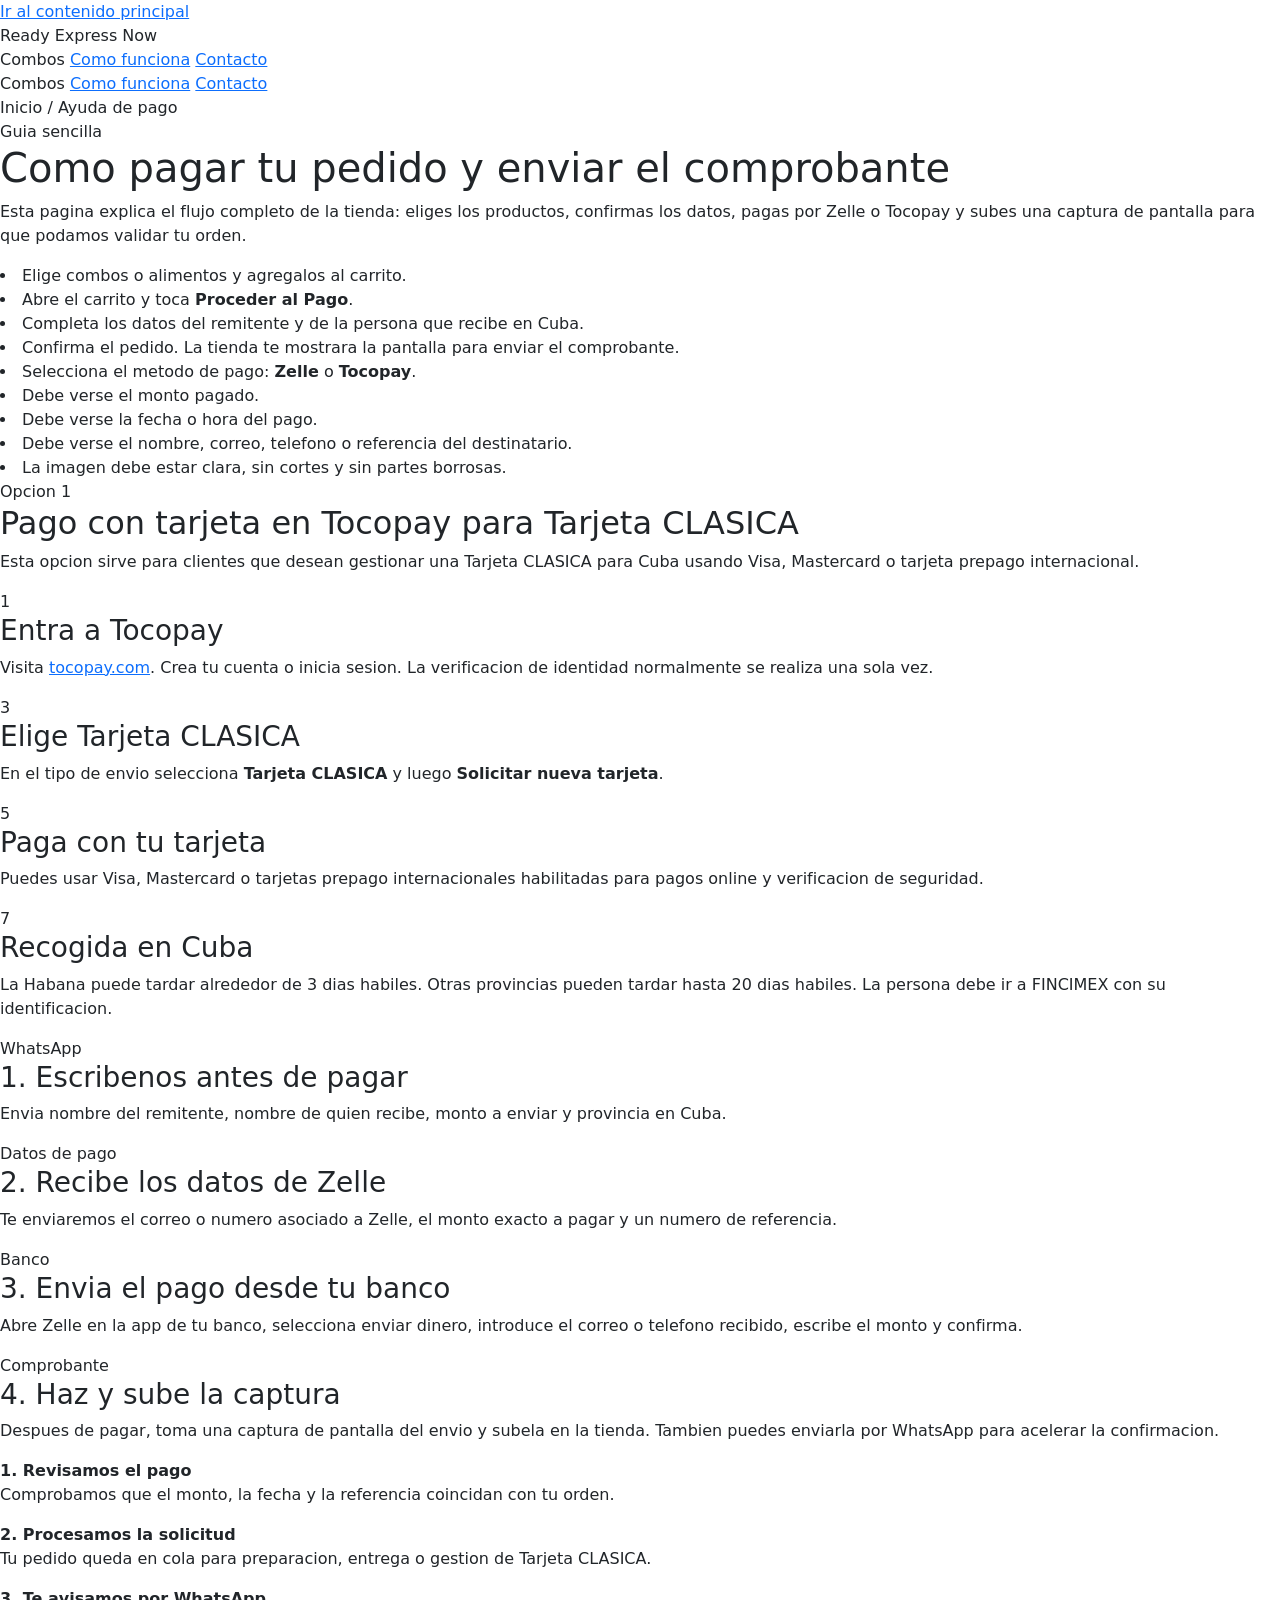
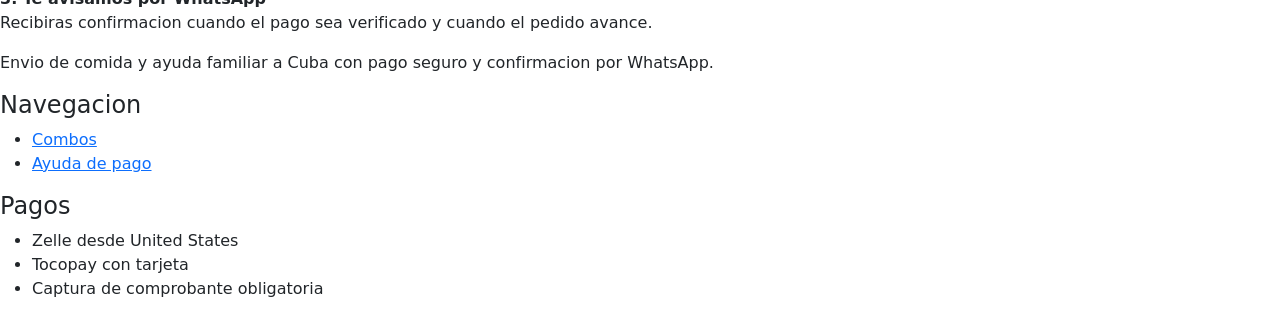
==== ayuda.html @ ec47942b "Initial commit: ReadyExpressNow frontend - HTML, CSS, JS (corregido index.html y pago.html)" ====
﻿<!DOCTYPE html>
<html lang="es">
<head>
  <meta charset="UTF-8" />
  <meta name="viewport" content=width=device-width, initial-scale=1.0 />
  <meta name="description" content=Guia de ayuda para pagar pedidos de Ready Express Now con Zelle o Tocopay y enviar correctamente la captura del comprobante de pago. />
  <title>Ayuda de pago - Ready Express Now</title>
  <link rel="preconnect" href=https://fonts.googleapis.com crossorigin="crossorigin">
  <link rel="preconnect" href=https://fonts.gstatic.com crossorigin="crossorigin">
  <link href=https://cdn.jsdelivr.net/npm/bootstrap@5.3.8/dist/css/bootstrap.min.css rel="stylesheet" integrity=sha384-sRIl4kxILFvY47J16cr9ZwB07vP4J8+LH7qKQnuqkuIAvNWLzeN8tE5YBujZqJLB crossorigin=anonymous>
  <link rel="stylesheet" href="./css/styles.css?v8 />
  <link rel="icon" type="image/png" href="./images/logo.png />
</head>
<body class="help-page>

  <!-- �� Skip Link �� -->
  <a href="#main class="skip-link>Ir al contenido principal</a>

  <nav class="navbar>
    <a class="navbar-logo href="./index.html aria-label=Ready Express Now>
      <img src="./images/logo.png alt="Ready Express Now onerror=this.style.display='none'>
      <span class="navbar-logo-text>Ready Express Now</span>
    </a>
    <div class="navbar-links>
      <a href="./index.html#combos>Combos</a>
      <a href="./index.html#alimentos>Arma tu pedido</a>
      <a href="./index.html#como-funciona>Como funciona</a>
      <a href="./ayuda.html>Ayuda de pago</a>
      <a href="./index.html#contacto>Contacto</a>
    </div>
    <div class="navbar-actions>
      <a href="./index.html#combos class="cart-btn>Volver a la tienda</a>
      <button class="menu-btn id="menu-btn aria-label=Menu>Menu</button>
    </div>
  </nav>

  <nav class="mobile-nav id="mobile-nav>
    <a href="./index.html#combos>Combos</a>
    <a href="./index.html#alimentos>Arma tu pedido</a>
    <a href="./index.html#como-funciona>Como funciona</a>
    <a href="./ayuda.html>Ayuda de pago</a>
    <a href="./index.html#contacto>Contacto</a>
  </nav>

  <!-- �� Breadcrumbs �� -->
  <div class="breadcrumb-nav>
    <a href="./index.html>Inicio</a>
    <span>/</span>
    <span>Ayuda de pago</span>
  </div>

  <main id="main>
    <section class="help-hero>
      <div class="help-hero-inner>
        <span class="section-tag>Guia sencilla</span>
        <h1>Como pagar tu pedido y enviar el comprobante</h1>
        <p>
          Esta pagina explica el flujo completo de la tienda: eliges los productos, confirmas los datos,
          pagas por Zelle o Tocopay y subes una captura de pantalla para que podamos validar tu orden.
        </p>
        <div class="help-actions>
          <a href="./index.html#combos class="btn-primary>Empezar pedido</a>
          <a href="#captura-comprobante class="btn-secondary>Ver captura de comprobante</a>
        </div>
      </div>
    </section>

    <section class="help-section>
      <div class="help-grid>
        <article class="help-panel help-panel-highlight>
          <span class="help-kicker>Flujo de la tienda</span>
          <h2>Antes de pagar</h2>
          <ol class="help-steps>
            <li>Elige combos o alimentos y agregalos al carrito.</li>
            <li>Abre el carrito y toca <strong>Proceder al Pago</strong>.</li>
            <li>Completa los datos del remitente y de la persona que recibe en Cuba.</li>
            <li>Confirma el pedido. La tienda te mostrara la pantalla para enviar el comprobante.</li>
            <li>Selecciona el metodo de pago: <strong>Zelle</strong> o <strong>Tocopay</strong>.</li>
          </ol>
        </article>

        <article class="help-panel id="captura-comprobante>
          <span class="help-kicker>Muy importante</span>
          <h2>Por que debes enviar una captura de pantalla</h2>
          <p>
            La captura de pantalla es el comprobante que usamos para confirmar que el pago fue realizado.
            Si no subes la captura, la orden puede quedar pendiente y tardar mas en procesarse.
          </p>
          <ul class="help-checklist>
            <li>Debe verse el monto pagado.</li>
            <li>Debe verse la fecha o hora del pago.</li>
            <li>Debe verse el nombre, correo, telefono o referencia del destinatario.</li>
            <li>La imagen debe estar clara, sin cortes y sin partes borrosas.</li>
          </ul>
          <p class="help-note>
            En el modal de pago, toca el recuadro de comprobante y selecciona la captura desde tu telefono o computadora.
          </p>
        </article>
      </div>
    </section>

    <section class="help-section help-section-muted>
      <div class="help-section-header>
        <span class="section-tag>Opcion 1</span>
        <h2>Pago con tarjeta en Tocopay para Tarjeta CLASICA</h2>
        <p>Esta opcion sirve para clientes que desean gestionar una Tarjeta CLASICA para Cuba usando Visa, Mastercard o tarjeta prepago internacional.</p>
      </div>

      <div class="help-timeline>
        <article class="help-step-card>
          <span>1</span>
          <h3>Entra a Tocopay</h3>
          <p>Visita <a href=https://www.tocopay.com/ target=_blank rel=noopener>tocopay.com</a>. Crea tu cuenta o inicia sesion. La verificacion de identidad normalmente se realiza una sola vez.</p>
        </article>
        <article class="help-step-card>
          <span>2</span>
          <h3>Agrega el beneficiario en Cuba</h3>
          <p>Escribe nombre completo, provincia, municipio, direccion y telefono de la persona que recibira la tarjeta.</p>
        </article>
        <article class="help-step-card>
          <span>3</span>
          <h3>Elige Tarjeta CLASICA</h3>
          <p>En el tipo de envio selecciona <strong>Tarjeta CLASICA</strong> y luego <strong>Solicitar nueva tarjeta</strong>.</p>
        </article>
        <article class="help-step-card>
          <span>4</span>
          <h3>Pon el monto</h3>
          <p>Indica cuanto dinero deseas enviar. Ese dinero quedara cargado en la tarjeta cuando sea creada.</p>
        </article>
        <article class="help-step-card>
          <span>5</span>
          <h3>Paga con tu tarjeta</h3>
          <p>Puedes usar Visa, Mastercard o tarjetas prepago internacionales habilitadas para pagos online y verificacion de seguridad.</p>
        </article>
        <article class="help-step-card>
          <span>6</span>
          <h3>Guarda la confirmacion</h3>
          <p>Despues del pago, Tocopay procesa la solicitud, crea la tarjeta y envia confirmacion por correo. Toma una captura si necesitas enviarnos evidencia.</p>
        </article>
        <article class="help-step-card>
          <span>7</span>
          <h3>Recogida en Cuba</h3>
          <p>La Habana puede tardar alrededor de 3 dias habiles. Otras provincias pueden tardar hasta 20 dias habiles. La persona debe ir a FINCIMEX con su identificacion.</p>
        </article>
      </div>
    </section>

    <section class="help-section>
      <div class="help-section-header>
        <span class="section-tag>Opcion 2</span>
        <h2>Pago por Zelle desde United States</h2>
        <p>Esta opcion es la mas directa para muchos clientes en Estados Unidos. Te guiamos por WhatsApp y validamos la orden con la captura.</p>
      </div>

      <div class="help-grid>
        <article class="help-panel>
          <span class="help-kicker>WhatsApp</span>
          <h3>1. Escribenos antes de pagar</h3>
          <p>Envia nombre del remitente, nombre de quien recibe, monto a enviar y provincia en Cuba.</p>
        </article>
        <article class="help-panel>
          <span class="help-kicker>Datos de pago</span>
          <h3>2. Recibe los datos de Zelle</h3>
          <p>Te enviaremos el correo o numero asociado a Zelle, el monto exacto a pagar y un numero de referencia.</p>
        </article>
        <article class="help-panel>
          <span class="help-kicker>Banco</span>
          <h3>3. Envia el pago desde tu banco</h3>
          <p>Abre Zelle en la app de tu banco, selecciona enviar dinero, introduce el correo o telefono recibido, escribe el monto y confirma.</p>
        </article>
        <article class="help-panel help-panel-highlight>
          <span class="help-kicker>Comprobante</span>
          <h3>4. Haz y sube la captura</h3>
          <p>Despues de pagar, toma una captura de pantalla del envio y subela en la tienda. Tambien puedes enviarla por WhatsApp para acelerar la confirmacion.</p>
        </article>
      </div>
    </section>

    <section class="help-section help-section-muted>
      <div class="help-section-header>
        <span class="section-tag>Resumen</span>
        <h2>Que pasa despues de enviar el comprobante</h2>
      </div>
      <div class="help-summary>
        <div>
          <strong>1. Revisamos el pago</strong>
          <p>Comprobamos que el monto, la fecha y la referencia coincidan con tu orden.</p>
        </div>
        <div>
          <strong>2. Procesamos la solicitud</strong>
          <p>Tu pedido queda en cola para preparacion, entrega o gestion de Tarjeta CLASICA.</p>
        </div>
        <div>
          <strong>3. Te avisamos por WhatsApp</strong>
          <p>Recibiras confirmacion cuando el pago sea verificado y cuando el pedido avance.</p>
        </div>
      </div>
    </section>
  </main>

  <footer>
    <div class="footer-inner>
      <div class="footer-brand>
        <img src="./images/logo.png alt="Ready Express Now onerror=this.style.display='none'>
        <p>Envio de comida y ayuda familiar a Cuba con pago seguro y confirmacion por WhatsApp.</p>
      </div>
      <div>
        <h4>Navegacion</h4>
        <ul>
          <li><a href="./index.html>Inicio</a></li>
          <li><a href="./index.html#combos>Combos</a></li>
          <li><a href="./index.html#alimentos>Arma tu pedido</a></li>
          <li><a href="./ayuda.html>Ayuda de pago</a></li>
        </ul>
      </div>
      <div>
        <h4>Pagos</h4>
        <ul>
          <li>Zelle desde United States</li>
          <li>Tocopay con tarjeta</li>
          <li>Captura de comprobante obligatoria</li>
        </ul>
      </div>
    </div>
    <div class="footer-bottom>
      <p>é 2025 Ready Express Now. Todos los derechos reservados.</p>
    </div>
  </footer>

  <script>
    function initMobileNav() {
      const menuBtn = document.getElementById('menu-btn');
      const mobileNav = document.getElementById('mobile-nav');

      if (menuBtn && mobileNav) {
        menuBtn.addEventListener('click', () => {
          const isOpen = mobileNav.classList.toggle('active');
          menuBtn.setAttribute('aria-expanded', isOpen);
        });

        mobileNav.querySelectorAll('a').forEach(link => {
          link.addEventListener('click', () => {
            mobileNav.classList.remove('active');
            menuBtn.setAttribute('aria-expanded', 'false');
          });
        });
      }
    }

    document.addEventListener('DOMContentLoaded', initMobileNav);
  </script>
  <script src="https://cdn.jsdelivr.net/npm/bootstrap@5.3.8/dist/js/bootstrap.bundle.min.js integrity=sha384-FKyoEForCGlyvwx9Hj09JcYn3nv7wiPVlz7YYwJrWVcXK/BmnVDxM+D2scQbITxI crossorigin=anonymous></script>
</body>
</html>
---- css/styles.css ----
/* ── Variables ── */
:root {
  --navy: #0D47A1;
  --navy-dark: #0D47A1;
  --navy-light: #1565C0;
  --orange: #25D366;
  --orange-light: #34C759;
  --orange-pale: #E8F5E9;
  --green: #2E7D32;
  --green-light: #388E3C;
  --green-pale: #E8F5E9;
  --white: #ffffff;
  --gray-light: #f5f6f8;
  --gray: #666666;
  --gray-dark: #333333;
  --border: #d0d0d0;
  --shadow-sm: 0 2px 8px rgba(0, 0, 0, 0.08);
  --shadow-md: 0 4px 20px rgba(0, 0, 0, 0.12);
  --shadow-lg: 0 8px 40px rgba(0, 0, 0, 0.18);
  --radius: 12px;
  --radius-sm: 8px;
  --transition: 0.25s ease;
}

/* ── Font Loading ── */
@import url('https://fonts.googleapis.com/css2?family=Lexend:wght@400;500;600;700;800&family=Source+Sans+3:wght@400;500;600;700;800&display=swap');

/* Font Face Fallback */
@font-face {
  font-family: 'Lexend';
  src: local('Lexend');
  font-display: swap;
}
@font-face {
  font-family: 'Source Sans 3';
  src: local('Source Sans 3');
  font-display: swap;
}

/* ── Font Optimization ── */
* {
  -webkit-font-smoothing: antialiased;
  -moz-osx-font-smoothing: grayscale;
}

/* ── Reset ── */
*, *::before, *::after { box-sizing: border-box; margin: 0; padding: 0; }
html { scroll-behavior: smooth; font-size: 16px; }
body { font-family: 'Source Sans 3', 'Segoe UI', system-ui, sans-serif; color: #333333; background: var(--gray-light); line-height: 1.6; font-weight: 400; }
img {
  max-width: 100%;
  display: block;
  image-rendering: -webkit-optimize-contrast;
  backface-visibility: hidden;
}
picture {
  display: block;
}
button { cursor: pointer; border: none; font-family: inherit; }
a { text-decoration: none; color: inherit; }
input, select, textarea { font-family: inherit; }
h1, h2, h3, h4, h5, h6 {
  font-family: 'Lexend', 'Source Sans 3', sans-serif;
  font-weight: 700;
  letter-spacing: -0.5px;
  text-rendering: optimizeLegibility;
}

/* ── Focus States (WCAG Accessibility) ── */
button:focus,
input:focus,
textarea:focus,
select:focus,
a:focus,
[tabindex]:focus {
  outline: 2px solid var(--orange);
  outline-offset: 2px;
}

/* ── Reduced Motion Support ── */
@media (prefers-reduced-motion: reduce) {
  *,
  *::before,
  *::after {
    animation-duration: 0.01ms !important;
    animation-iteration-count: 1 !important;
    transition-duration: 0.01ms !important;
  }
}

/* ── Skip Link ── */
.skip-link {
  position: absolute;
  top: -40px;
  left: 0;
  background: var(--navy);
  color: var(--white);
  padding: 8px 16px;
  z-index: 9999;
  text-decoration: underline;
  font-size: 0.9rem;
  font-weight: 600;
}
.skip-link:focus {
  top: 0;
  outline: 2px solid var(--orange);
  outline-offset: 0;
}

/* ── Navbar ── */
.navbar {
  position: sticky; top: 0; z-index: 100;
  background: var(--navy);
  display: flex; align-items: center; justify-content: space-between;
  padding: 0 24px; height: 64px;
  box-shadow: var(--shadow-md);
}
.navbar-logo { display: flex; align-items: center; gap: 12px; }
.navbar-logo img { height: 44px; width: auto; }
.navbar-logo-text { color: var(--white); font-size: 1.1rem; font-weight: 700; letter-spacing: 0.5px; display: none; }
.navbar-actions { display: flex; align-items: center; gap: 12px; }
.navbar-links { display: flex; gap: 24px; }
.navbar-links a { color: rgba(255,255,255,0.85); font-size: 1rem; font-weight: 500; transition: color var(--transition); }
.navbar-links a:hover { color: var(--orange-light); }
.payment-help-btn {
  align-items: center;
  background: #fff3cd;
  border: 2px solid var(--orange-light);
  border-radius: 50px;
  color: var(--navy-dark);
  display: flex;
  font-size: 0.88rem;
  font-weight: 800;
  gap: 8px;
  padding: 8px 16px;
  transition: background var(--transition), transform var(--transition), box-shadow var(--transition);
  white-space: nowrap;
}
.payment-help-btn span {
  align-items: center;
  background: #c62828;
  border-radius: 50%;
  color: var(--white);
  display: flex;
  font-size: 0.78rem;
  height: 20px;
  justify-content: center;
  line-height: 1;
  width: 20px;
  flex-shrink: 0;
}
.payment-help-btn:hover {
  background: var(--orange-light);
  box-shadow: 0 4px 14px rgba(37,211,102,0.35);
  color: var(--navy-dark);
  transform: translateY(-1px);
}
.cart-btn {
  position: relative; background: var(--orange); color: var(--navy-dark);
  border-radius: 50px; padding: 8px 18px; font-size: 0.95rem; font-weight: 700;
  display: flex; align-items: center; gap: 8px;
  transition: background 0.25s ease-out, transform 0.25s cubic-bezier(0.34, 1.56, 0.64, 1), box-shadow 0.25s ease;
  box-shadow: 0 2px 8px rgba(37,211,102,0.15);
}
.cart-btn:hover {
  background: var(--orange-light);
  transform: scale(1.04);
  box-shadow: 0 4px 12px rgba(37,211,102,0.25);
}
.cart-btn:active {
  transform: scale(0.98);
}
.cart-badge {
  position: absolute; top: -6px; right: -6px;
  background: var(--green); color: var(--white);
  border-radius: 50%; width: 20px; height: 20px;
  font-size: 0.7rem; font-weight: 700;
  display: none; align-items: center; justify-content: center;
  border: 2px solid var(--white);
}
.menu-btn { display: none; background: none; color: var(--white); font-size: 1.5rem; }

/* ── Hero ── */
.hero {
  background: linear-gradient(135deg, var(--navy-dark) 0%, var(--navy) 60%, var(--navy-light) 100%);
  min-height: 100vh;
  display: flex;
  align-items: center;
  position: relative;
  overflow: hidden;
}

.hero-inner {
  animation: fadeInUp 0.8s ease-out;
}
.hero::before {
  content: ''; position: absolute; inset: 0;
  background: url('../images/hero-bg.jpg') center/cover no-repeat;
  opacity: 0.18;
  image-rendering: -webkit-optimize-contrast;
}

@media (-webkit-min-device-pixel-ratio: 2), (min-resolution: 192dpi) {
  .hero::before {
    background-image: url('../images/hero-bg@2x.jpg');
    background-size: cover;
  }
}
.hero-inner {
  position: relative; max-width: 1200px; margin: 0 auto;
  padding: 100px 24px; display: grid;
  grid-template-columns: 1fr 1fr; gap: 64px; align-items: center;
}
.hero-badge {
  display: inline-block; background: var(--green); color: var(--white);
  padding: 8px 18px; border-radius: 50px; font-size: 0.85rem; font-weight: 700;
  letter-spacing: 1px; text-transform: uppercase; margin-bottom: 20px;
}
.hero h1 {
  color: var(--white); font-size: clamp(2.2rem, 5vw, 3.6rem);
  font-weight: 800; line-height: 1.15; margin-bottom: 28px;
  font-family: 'Lexend', 'Source Sans 3', sans-serif;
}
.hero h1 span { color: var(--orange); }
.hero-desc { color: rgba(255,255,255,0.85); font-size: clamp(1rem, 2vw, 1.25rem); margin-bottom: 48px; line-height: 1.8; }
.hero-actions { display: flex; gap: 20px; flex-wrap: wrap; align-items: center; }
.btn-primary {
  background: var(--orange); color: var(--white);
  padding: 16px 40px; border-radius: 50px;
  font-size: 1.05rem; font-weight: 700; letter-spacing: 0.5px;
  transition: background 0.25s cubic-bezier(0.34, 1.56, 0.64, 1), transform 0.25s ease-out, box-shadow 0.25s ease;
  box-shadow: 0 4px 16px rgba(46,125,50,0.35);
}
.btn-primary:hover {
  background: var(--orange-light);
  transform: translateY(-2px);
  box-shadow: 0 8px 28px rgba(37,211,102,0.4);
}
.btn-primary:active {
  transform: translateY(0);
  box-shadow: 0 2px 8px rgba(37,211,102,0.3);
}
.btn-secondary {
  background: transparent; color: var(--white);
  padding: 16px 40px; border-radius: 50px;
  font-size: 1.05rem; font-weight: 600; border: 2px solid rgba(255,255,255,0.6);
  transition: border-color var(--transition), background var(--transition);
}
.btn-secondary:hover { border-color: var(--white); background: rgba(255,255,255,0.12); }
.hero-img {
  display: flex; justify-content: center; align-items: center;
  border-radius: var(--radius); overflow: hidden;
  box-shadow: var(--shadow-lg);
  min-height: 420px; background: rgba(255,255,255,0.06);
}
.hero-img img { width: 100%; height: 480px; object-fit: cover; }
.hero-img .img-placeholder {
  display: flex; flex-direction: column; align-items: center; justify-content: center;
  width: 100%; height: 420px; color: rgba(255,255,255,0.4); gap: 12px; font-size: 0.9rem;
}
.hero-img .img-placeholder span { font-size: 3.5rem; }
.hero-stats { display: flex; gap: 48px; margin-top: 56px; justify-content: center; }
.hero-stat { text-align: center; }
.hero-stat strong { display: block; color: var(--orange); font-size: 1.8rem; font-weight: 800; margin-bottom: 4px; }
.hero-stat small { color: rgba(255,255,255,0.75); font-size: 0.9rem; font-weight: 600; }

/* ── Trust Block ── */
.trust-block {
  background: var(--green-pale);
  border-bottom: 2px solid var(--green);
  padding: 20px 24px;
}
.trust-inner {
  max-width: 1100px; margin: 0 auto;
  display: flex; flex-wrap: wrap;
  justify-content: center; gap: 14px 40px;
}
.trust-carousel {
  width: 100%;
  overflow: hidden;
  border-radius: var(--radius-sm);
}
.trust-carousel .carousel-item picture,
.trust-carousel .carousel-item img {
  width: 100%;
  height: 100%;
}
.trust-carousel .carousel-item img {
  height: 420px;
  object-fit: cover;
}
.trust-carousel .carousel-caption {
  right: auto;
  bottom: 32px;
  left: 8%;
  text-align: left;
  max-width: 480px;
  background: rgba(13,71,161,0.84);
  padding: 14px 20px;
  border-radius: var(--radius-sm);
  backdrop-filter: blur(2px);
}
.trust-carousel .carousel-caption h5 {
  color: var(--white);
  font-size: clamp(1rem, 2.5vw, 1.45rem);
  font-weight: 800;
  margin: 0 0 6px;
  line-height: 1.25;
}
.trust-carousel .carousel-caption p {
  color: rgba(255,255,255,0.88);
  font-size: clamp(0.8rem, 1.5vw, 0.92rem);
  margin: 0;
}
.trust-item {
  display: flex; align-items: center; gap: 10px;
  font-size: 0.92rem; font-weight: 600; color: var(--green);
}
.trust-icon { font-size: 1.2rem; }

/* ── Info Banner ── */
.info-banner {
  background: var(--navy); color: var(--white);
  display: none; flex-wrap: wrap;
  justify-content: center; gap: 16px 32px; padding: 12px 24px;
  border-top: 3px solid var(--orange); font-size: 0.88rem;
}
.info-item { display: flex; align-items: center; gap: 6px; }

/* ── Section Base ── */
.section { padding: 80px 24px; max-width: 1140px; margin: 0 auto; }
.section-header { text-align: center; margin-bottom: 56px; }
.section-header h2 { font-size: clamp(1.8rem, 3.5vw, 2.8rem); color: var(--navy); font-weight: 800; line-height: 1.2; }
.section-header p { color: var(--gray); margin-top: 12px; font-size: clamp(1rem, 2vw, 1.15rem); line-height: 1.6; }
.section-tag {
  display: inline-block; background: var(--green-pale); color: var(--green);
  padding: 6px 16px; border-radius: 50px; font-size: 0.82rem; font-weight: 700;
  text-transform: uppercase; letter-spacing: 1.2px; margin-bottom: 14px;
}

/* ── Tabs ── */
.tabs { display: flex; justify-content: center; gap: 10px; flex-wrap: wrap; margin-bottom: 40px; min-height: 50px; }
.tab-btn {
  background: var(--white); color: var(--navy);
  padding: 10px 24px; border-radius: 50px;
  font-size: 0.9rem; font-weight: 600; border: 2px solid var(--border);
  transition: all var(--transition);
}
.tab-btn:hover { border-color: var(--orange); color: var(--navy-dark); }
.tab-btn.active { background: var(--orange); color: var(--navy-dark); border-color: var(--orange); }

/* ── Products Grid ── */
.products-grid, .combos-grid {
  display: grid;
  grid-template-columns: repeat(auto-fill, minmax(260px, 1fr));
  gap: 24px;
}
.product-card {
  background: var(--white); border-radius: var(--radius);
  box-shadow: var(--shadow-sm); overflow: hidden;
  transition: transform 0.25s cubic-bezier(0.34, 1.56, 0.64, 1), box-shadow 0.25s ease;
  display: flex; flex-direction: column;
}
.product-card:hover {
  transform: translateY(-4px);
  box-shadow: var(--shadow-md);
}
.product-card:active {
  transform: translateY(-2px);
}
.product-img {
  position: relative;
  height: 210px;
  overflow: hidden;
  background: var(--gray-light);
  border-radius: var(--radius-sm) var(--radius-sm) 0 0;
  display: flex;
  align-items: center;
  justify-content: center;
}
.product-img img {
  width: 55%;
  height: 95%;
  object-fit: fit;
  transition: transform 0.4s ease;
  max-height: 160px;
  max-width: 100%;
  display: block;
}
.product-card:hover .product-img img {
  transform: scale(1.08);
}
.img-placeholder {
  width: 100%; height: 100%; display: flex; flex-direction: column;
  align-items: center; justify-content: center; color: var(--gray);
  gap: 8px;
}
.img-placeholder span { font-size: 2.5rem; }
.img-placeholder small { font-size: 0.75rem; }
.price-badge {
  position: absolute; top: 10px; right: 10px;
  background: var(--orange); color: var(--navy-dark);
  padding: 4px 10px; border-radius: 50px; font-size: 0.8rem; font-weight: 700;
}
.product-info { padding: 18px; flex: 1; display: flex; flex-direction: column; }
.product-name { font-size: 1rem; font-weight: 700; color: var(--navy); margin-bottom: 6px; }
.product-desc {
  font-size: 0.83rem;
  color: var(--gray);
  margin-bottom: 10px;
  line-height: 1.5;
  flex: 1;
  display: -webkit-box;
  -webkit-line-clamp: 3;
  -webkit-box-orient: vertical;
  overflow: hidden;
  word-break: break-word;
}
.product-details-list {
  list-style: none;
  padding: 0;
  margin: 0;
  font-size: 0.83rem;
  color: var(--gray);
  line-height: 1.4;
}
.product-details-list li {
  padding: 2px 0;
  margin: 0;
}
.product-price { font-size: 1.1rem; font-weight: 800; color: var(--orange); margin-bottom: 12px; }

/* ── Card Actions (qty + add btn) ── */
.card-actions {
  display: flex; align-items: center; justify-content: space-between;
  gap: 10px; margin-top: auto;
}
.qty-selector {
  display: flex; align-items: center; gap: 4px;
  background: var(--gray-light); border-radius: 50px;
  padding: 4px 6px; border: 1.5px solid var(--border);
}
.qty-btn-card {
  width: 28px; height: 28px; border-radius: 50%;
  background: var(--white); border: 1.5px solid var(--border);
  font-size: 1.1rem; font-weight: 700; line-height: 1;
  display: flex; align-items: center; justify-content: center;
  transition: all var(--transition); color: var(--navy-dark);
}
.qty-btn-card:hover { background: var(--green); color: var(--white); border-color: var(--green); }
.qty-display {
  min-width: 24px; text-align: center;
  font-size: 0.92rem; font-weight: 700; color: var(--navy-dark);
}
.add-btn {
  background: var(--green); color: var(--white);
  padding: 9px 18px; border-radius: 50px; font-size: 0.85rem; font-weight: 700;
  transition: background var(--transition), transform var(--transition);
  white-space: nowrap;
}
.add-btn:hover { background: var(--green-light); transform: scale(1.03); }

/* ── Skeleton ── */
.skeleton { pointer-events: none; }
.skeleton-box {
  background: linear-gradient(90deg, #e8e8e8 25%, #f5f5f5 50%, #e8e8e8 75%);
  background-size: 400% 100%; animation: shimmer 1.4s infinite;
}
.skeleton-line {
  height: 16px; border-radius: 4px; margin-bottom: 8px;
  background: linear-gradient(90deg, #e8e8e8 25%, #f5f5f5 50%, #e8e8e8 75%);
  background-size: 400% 100%; animation: shimmer 1.4s infinite;
}
@keyframes shimmer { 0% { background-position: 100% 0; } 100% { background-position: -100% 0; } }

.empty-state { grid-column: 1/-1; text-align: center; padding: 60px 20px; color: var(--gray); }
.empty-state span { font-size: 3rem; display: block; margin-bottom: 12px; }
#products-error, #combos-error { color: #c62828; text-align: center; display: none; padding: 24px; }

/* ── Section Divider ── */
.section-divider {
  border: none; height: 2px;
  background: linear-gradient(90deg, transparent, var(--border), transparent);
  margin: 0;
}

/* ── Emotional Block ── */
.emotional-block {
  background: var(--green-pale);
  padding: 72px 24px;
}
.emotional-inner {
  max-width: 1100px; margin: 0 auto;
  display: grid; grid-template-columns: 1fr 1fr;
  gap: 64px; align-items: center;
}
.emotional-content h2 {
  font-size: clamp(1.8rem, 3.5vw, 2.6rem);
  color: var(--navy); font-weight: 800; margin: 14px 0 24px; line-height: 1.2;
}
.emotional-content p {
  color: var(--gray-dark); font-size: clamp(1rem, 2vw, 1.15rem); line-height: 1.8; margin-bottom: 28px;
}
.emotional-bullets { display: flex; flex-direction: column; gap: 12px; }
.bullet-item {
  display: flex; align-items: center; gap: 10px;
  font-size: 0.95rem; color: var(--navy); font-weight: 500;
}
.bullet-item span { color: var(--green); font-weight: 700; flex-shrink: 0; font-size: 1.1rem; }
.emotional-img {
  border-radius: var(--radius); overflow: hidden;
  box-shadow: var(--shadow-lg); min-height: 300px; background: var(--border);
}
.emotional-img img { width: 100%; height: 100%; object-fit: cover; }
.img-placeholder-emotion {
  display: flex; align-items: center; justify-content: center;
  min-height: 300px; font-size: 5rem;
}

/* ── How it Works ── */
.how-it-works { background: var(--navy); padding: 72px 24px; }
.how-inner { max-width: 1000px; margin: 0 auto; }
.how-it-works .section-header h2 { color: var(--white); }
.how-it-works .section-header p { color: rgba(255,255,255,0.7); }
.steps { display: grid; grid-template-columns: repeat(auto-fit, minmax(200px, 1fr)); gap: 32px; }
.step { text-align: center; }
.step-icon {
  width: 70px; height: 70px; border-radius: 50%; margin: 0 auto 16px;
  background: rgba(249,168,37,0.15); border: 2px solid var(--orange);
  display: flex; align-items: center; justify-content: center; font-size: 1.8rem;
}
.step h3 { color: var(--white); font-size: 1.35rem; font-weight: 700; margin-bottom: 12px; }
.step p { color: rgba(255,255,255,0.85); font-size: 1.05rem; line-height: 1.7; }
.step-num {
  display: inline-block; background: var(--orange); color: var(--navy-dark);
  width: 24px; height: 24px; border-radius: 50%; font-size: 0.75rem; font-weight: 700;
  line-height: 24px; text-align: center; margin-bottom: 6px;
}

/* ── Testimonials ── */
.testimonials-section { background: var(--white); padding: 72px 24px; }
.testimonials-grid {
  display: grid;
  grid-template-columns: repeat(auto-fit, minmax(280px, 1fr));
  gap: 24px; max-width: 1140px; margin: 0 auto;
}
.testimonial-card {
  background: var(--gray-light); border-radius: var(--radius);
  padding: 32px 28px; border-left: 4px solid var(--green);
}
.testimonial-stars { font-size: 1.2rem; margin-bottom: 14px; }
.testimonial-card p {
  color: var(--gray-dark); font-size: 1rem; line-height: 1.7;
  margin-bottom: 18px; font-style: italic;
}
.testimonial-author { font-size: 0.9rem; font-weight: 700; color: var(--navy); }

/* ── FAQ ── */
.faq-section { background: var(--gray-light); padding: 72px 24px; }
.faq-inner { max-width: 760px; margin: 0 auto; }
.faq-list { display: flex; flex-direction: column; gap: 12px; }
.faq-item {
  background: var(--white); border-radius: var(--radius);
  border: 1px solid var(--border); overflow: hidden;
}
.faq-item summary {
  padding: 20px 24px; font-weight: 700; color: var(--navy);
  cursor: pointer; font-size: 1.02rem; list-style: none;
  display: flex; justify-content: space-between; align-items: center;
  transition: background var(--transition);
}
.faq-item summary::-webkit-details-marker { display: none; }
.faq-item summary:hover { background: var(--green-pale); }
.faq-item summary::after { content: '+'; font-size: 1.4rem; color: var(--green); font-weight: 700; flex-shrink: 0; }
.faq-item[open] summary::after { content: '−'; }
.faq-item p { padding: 0 24px 20px; color: var(--gray-dark); font-size: 0.98rem; line-height: 1.7; }

/* ── CTA Banner ── */
.cta-banner {
  background: linear-gradient(135deg, var(--orange) 0%, var(--orange-light) 100%);
  padding: 60px 24px; text-align: center;
}
.cta-banner h2 { color: var(--navy-dark); font-size: clamp(1.8rem, 3.5vw, 2.6rem); font-weight: 800; margin-bottom: 16px; line-height: 1.2; }
.cta-banner p { color: rgba(13,71,161,0.8); margin-bottom: 32px; font-size: clamp(1rem, 2vw, 1.1rem); }
.cta-actions { display: flex; gap: 16px; justify-content: center; flex-wrap: wrap; }
.btn-white {
  background: var(--white); color: var(--navy-dark);
  padding: 14px 36px; border-radius: 50px;
  font-size: 1rem; font-weight: 700; display: inline-block;
  transition: transform var(--transition), box-shadow var(--transition);
  box-shadow: 0 4px 16px rgba(0,0,0,0.15);
}
.btn-white:hover { transform: translateY(-2px); box-shadow: 0 6px 24px rgba(0,0,0,0.2); }
.btn-white-outline {
  background: transparent; color: var(--navy-dark);
  padding: 14px 36px; border-radius: 50px;
  font-size: 1rem; font-weight: 700; display: inline-block;
  border: 2px solid var(--navy-dark);
  transition: background var(--transition), transform var(--transition);
}
.btn-white-outline:hover { background: rgba(13,71,161,0.1); transform: translateY(-2px); }

/* ── Footer ── */
footer {
  background: var(--navy-dark); color: rgba(255,255,255,0.7);
  padding: 48px 24px 24px;
}
.footer-inner { max-width: 1100px; margin: 0 auto; display: grid; grid-template-columns: 2fr 1fr 1fr; gap: 40px; }
.footer-brand img { height: 50px; margin-bottom: 16px; }
.footer-brand p { font-size: 0.88rem; line-height: 1.7; }
footer h4 { color: var(--white); margin-bottom: 14px; font-size: 0.95rem; }
footer ul { list-style: none; }
footer ul li { margin-bottom: 8px; font-size: 0.88rem; }
footer ul li a { color: rgba(255,255,255,0.65); transition: color var(--transition); }
footer ul li a:hover { color: var(--orange-light); }
.footer-bottom {
  border-top: 1px solid rgba(255,255,255,0.1); margin-top: 40px; padding-top: 20px;
  text-align: center; font-size: 0.82rem; color: rgba(255,255,255,0.4);
}
.footer-wa-link { color: rgba(255,255,255,0.65); transition: color var(--transition); }
.footer-wa-link:hover { color: var(--orange-light); }

/* ── Cart Panel ── */
.cart-panel {
  position: fixed; top: 0; right: -400px; width: 380px; height: 100vh;
  background: var(--white); z-index: 200;
  box-shadow: var(--shadow-lg); display: flex; flex-direction: column;
  transition: right 0.35s cubic-bezier(0.25,0.46,0.45,0.94);
  will-change: transform;
  backface-visibility: hidden;
  transform: translateZ(0);
}
.cart-panel.open {
  right: 0;
}
.cart-header {
  padding: 20px 24px; border-bottom: 1px solid var(--border);
  display: flex; align-items: center; justify-content: space-between;
  background: var(--navy); color: var(--white);
}
.cart-header h3 { font-size: 1.1rem; }
.icon-btn { background: none; color: var(--white); font-size: 1.3rem; padding: 4px; border-radius: 4px; transition: background var(--transition); }
.icon-btn:hover { background: rgba(255,255,255,0.15); }
.cart-body { flex: 1; overflow-y: auto; padding: 16px; }
.cart-empty { text-align: center; padding: 60px 20px; color: var(--gray); }
.cart-empty span { font-size: 3rem; display: block; margin-bottom: 12px; }
#cart-items { display: flex; flex-direction: column; gap: 12px; }
.cart-item {
  display: flex; align-items: center; gap: 12px;
  padding: 12px; border-radius: var(--radius-sm); background: var(--gray-light);
}
.cart-item-img { width: 52px; height: 52px; border-radius: var(--radius-sm); overflow: hidden; flex-shrink: 0; background: var(--border); }
.cart-item-img img { width: 100%; height: 100%; object-fit: cover; }
.img-placeholder-sm { width: 100%; height: 100%; background: var(--border); border-radius: var(--radius-sm); }
.cart-item-info { flex: 1; min-width: 0; }
.cart-item-name { font-size: 0.85rem; font-weight: 600; color: var(--navy); white-space: nowrap; overflow: hidden; text-overflow: ellipsis; }
.cart-item-price { font-size: 0.88rem; color: var(--orange); font-weight: 700; }
.cart-item-qty { display: flex; align-items: center; gap: 8px; flex-shrink: 0; }
.qty-btn {
  width: 26px; height: 26px; border-radius: 50%; background: var(--white);
  border: 1px solid var(--border); font-size: 1rem; font-weight: 700;
  display: flex; align-items: center; justify-content: center;
  transition: background var(--transition);
}
.qty-btn:hover { background: var(--green); color: var(--white); border-color: var(--green); }
.cart-item-qty span { font-size: 0.9rem; font-weight: 600; min-width: 18px; text-align: center; }
.cart-item-remove { background: none; color: var(--gray); font-size: 0.9rem; padding: 4px; border-radius: 4px; flex-shrink: 0; }
.cart-item-remove:hover { color: #c62828; }
.cart-footer { padding: 16px 24px; border-top: 1px solid var(--border); }
.cart-total-row { display: flex; justify-content: space-between; margin-bottom: 16px; }
.cart-total-row span { font-size: 1.1rem; }
.cart-total-row strong { font-size: 1.2rem; color: var(--white); }
#cart-checkout-btn {
  width: 100%; padding: 14px; background: var(--orange); color: var(--navy-dark);
  border-radius: 50px; font-size: 1rem; font-weight: 700;
  transition: background var(--transition);
}
#cart-checkout-btn:hover:not(:disabled) { background: var(--orange-light); }
#cart-checkout-btn:disabled {
  background: var(--gray);
  cursor: not-allowed;
  color: var(--white);
  opacity: 0.6;
}

/* Button Loading State */
button:disabled {
  cursor: not-allowed;
  opacity: 0.6;
}

/* Form Submit Button Loading */
.form-submit:disabled {
  background: var(--gray);
  cursor: not-allowed;
  color: var(--white);
  opacity: 0.6;
}

/* ── Overlay ── */
.overlay {
  position: fixed; inset: 0; background: rgba(0,0,0,0.5);
  z-index: 150; opacity: 0; visibility: hidden; transition: opacity var(--transition), visibility var(--transition);
}
.overlay.show { opacity: 1; visibility: visible; }

/* ── Modals ── */
.modal {
  display: block;
  position: fixed; top: 50%; left: 50%; transform: translate(-50%,-60%);
  width: min(560px, 95vw); max-height: 90vh; overflow-y: auto;
  background: var(--white); border-radius: var(--radius);
  box-shadow: var(--shadow-lg); z-index: 300;
  opacity: 0; visibility: hidden; pointer-events: none;
  transition: opacity 0.25s ease, transform 0.25s cubic-bezier(0.34, 1.56, 0.64, 1), visibility 0.25s ease;
  will-change: transform, opacity;
  backface-visibility: hidden;
}
.modal.open {
  opacity: 1;
  visibility: visible;
  pointer-events: auto;
  transform: translate(-50%,-50%);
}
.modal-header {
  padding: 20px 24px; border-bottom: 1px solid var(--border);
  display: flex; align-items: center; justify-content: space-between;
  background: var(--navy); color: var(--white); border-radius: var(--radius) var(--radius) 0 0;
}
.modal-header h3 { font-size: 1.1rem; }
.modal-close { background: none; color: var(--white); font-size: 1.4rem; padding: 2px 8px; border-radius: 4px; }
.modal-close:hover { background: rgba(255,255,255,0.15); }
.modal-body { padding: 24px; }

/* ── Forms ── */
.form-group { margin-bottom: 18px; }
.form-group label { display: block; font-size: 0.88rem; font-weight: 600; color: var(--navy); margin-bottom: 6px; }
.form-group input, .form-group textarea, .form-group select {
  width: 100%; padding: 11px 14px; border: 1.5px solid var(--border);
  border-radius: var(--radius-sm); font-size: 0.95rem; transition: border-color var(--transition);
  background: var(--white);
}
.form-group input:focus, .form-group textarea:focus {
  outline: none; border-color: var(--navy);
}
.form-row { display: grid; grid-template-columns: 1fr 1fr; gap: 16px; }
.form-submit {
  width: 100%; padding: 14px; background: var(--orange); color: var(--navy-dark);
  border-radius: 50px; font-size: 1rem; font-weight: 700; margin-top: 8px;
  transition: background var(--transition);
}
.form-submit:hover:not(:disabled) { background: var(--orange-light); }
.form-submit:disabled { background: var(--gray); cursor: not-allowed; color: var(--white); }
.form-error { color: #c62828; font-size: 0.85rem; margin-top: 12px; display: none; }
.required { color: var(--orange); }

/* ── Checkout Summary ── */
.checkout-summary {
  background: var(--gray-light); border-radius: var(--radius-sm);
  padding: 14px; margin-bottom: 20px;
}
.summary-row { display: flex; justify-content: space-between; padding: 5px 0; font-size: 0.9rem; }
.total-row { border-top: 1px solid var(--border); margin-top: 8px; padding-top: 8px; }

/* ── Payment Modal ── */
.payment-info {
  background: var(--orange-pale); border: 1px solid var(--orange);
  border-radius: var(--radius-sm); padding: 14px 16px; margin-bottom: 20px;
  display: flex; justify-content: space-between; align-items: center; flex-wrap: wrap; gap: 8px;
}
.payment-info span { font-size: 0.88rem; color: var(--navy); }
.payment-info strong { font-size: 1.3rem; color: var(--white); }
.payment-proof-note {
  background: var(--orange-pale);
  border: 1px solid var(--orange);
  border-radius: var(--radius-sm);
  color: var(--navy-dark);
  font-size: 0.88rem;
  line-height: 1.55;
  margin-bottom: 16px;
  padding: 12px 14px;
}
.payment-proof-note a {
  color: var(--navy);
  display: inline-block;
  font-weight: 700;
  margin-top: 6px;
  text-decoration: underline;
}
.method-label { font-size: 0.88rem; font-weight: 600; color: var(--navy); margin-bottom: 10px; display: block; }
.methods-grid { display: grid; grid-template-columns: 1fr 1fr; gap: 12px; margin-bottom: 20px; }
.method-card {
  border: 2px solid var(--border); border-radius: var(--radius-sm);
  padding: 16px 12px; text-align: center; cursor: pointer;
  transition: all var(--transition);
}
.method-card:hover {
  border-color: var(--orange);
  box-shadow: 0 2px 8px rgba(37,211,102,0.15);
}
.method-card.selected {
  border-color: var(--orange);
  background: var(--orange-pale);
  box-shadow: 0 4px 12px rgba(37,211,102,0.25);
  transform: scale(1.02);
}
.method-card span { font-size: 2rem; display: block; margin-bottom: 6px; }
.method-card strong { font-size: 0.88rem; color: var(--navy); display: block; }
.method-card small { font-size: 0.75rem; color: var(--gray); }
.dropzone {
  border: 2px dashed var(--border); border-radius: var(--radius-sm);
  padding: 32px 20px; text-align: center; cursor: pointer;
  transition: border-color var(--transition), background var(--transition), box-shadow var(--transition), transform var(--transition);
  background: var(--gray-light); margin-bottom: 14px;
}
.dropzone:hover {
  border-color: var(--orange);
  background: var(--orange-pale);
  box-shadow: 0 4px 12px rgba(37,211,102,0.15);
  transform: scale(1.01);
}
.dropzone.drag-over {
  border-color: var(--orange);
  background: var(--orange-pale);
  box-shadow: 0 4px 12px rgba(37,211,102,0.25);
  transform: scale(1.02);
}
.dropzone.has-file {
  border-color: var(--green);
  background: var(--green-pale);
  box-shadow: 0 4px 12px rgba(46,125,50,0.25);
}
.dropzone span { font-size: 2.5rem; display: block; margin-bottom: 8px; }
.dropzone p { font-size: 0.88rem; color: var(--gray); }
.dropzone small { font-size: 0.78rem; color: var(--gray); }
#file-preview { width: 100%; max-height: 200px; object-fit: contain; border-radius: var(--radius-sm); display: none; margin-bottom: 12px; }

/* ── Success Screen ── */
.success-screen {
  position: fixed; inset: 0; background: var(--white);
  z-index: 400; display: flex; align-items: center; justify-content: center;
  opacity: 0; visibility: hidden; transition: opacity 0.25s ease, visibility 0.25s ease;
  backface-visibility: hidden;
  will-change: opacity;
}
.success-screen.open {
  opacity: 1;
  visibility: visible;
}
.success-inner { text-align: center; padding: 40px 24px; max-width: 500px; }
.success-icon { font-size: 5rem; display: block; margin-bottom: 20px; animation: pop 0.35s cubic-bezier(0.34, 1.56, 0.64, 1); }
@keyframes pop { 0% { transform: scale(0); } 80% { transform: scale(1.15); } 100% { transform: scale(1); } }
.success-inner h2 { font-size: 1.8rem; color: var(--navy); font-weight: 800; margin-bottom: 10px; }
.success-inner p { color: var(--gray); margin-bottom: 6px; }
.order-ref { font-size: 1.1rem; font-weight: 700; color: var(--green); margin: 12px 0 24px; }
.success-note {
  background: var(--green-pale); border-radius: var(--radius-sm);
  padding: 14px; font-size: 0.88rem; color: var(--navy); margin-bottom: 28px; line-height: 1.6;
}

/* ── Toast ── */
.toast {
  position: fixed; bottom: 120px; left: 50%; transform: translateX(-50%) translateY(20px);
  background: var(--navy); color: var(--white);
  padding: 12px 24px; border-radius: 50px; font-size: 0.88rem; font-weight: 600;
  box-shadow: var(--shadow-md); z-index: 500;
  opacity: 0; transition: opacity var(--transition), transform var(--transition);
  white-space: nowrap; pointer-events: none;
}
.toast.show { opacity: 1; transform: translateX(-50%) translateY(0); }

@media (max-width: 600px) {
  .toast {
    bottom: 90px;
    font-size: 0.82rem;
    padding: 10px 20px;
  }
}

/* ── Floating Cart Mobile ── */
.floating-cart {
  display: none; position: fixed; bottom: 24px; right: 24px;
  background: var(--orange); color: var(--navy-dark);
  width: 58px; height: 58px; border-radius: 50%;
  font-size: 1.5rem; align-items: center; justify-content: center;
  box-shadow: var(--shadow-lg); z-index: 100;
  transition: transform var(--transition);
}
.floating-cart:hover { transform: scale(1.1); }

/* Help Page */
.help-page { background: var(--gray-light); }
.help-page .navbar-logo { text-decoration: none; }
.help-hero {
  background: linear-gradient(135deg, var(--navy-dark), var(--navy));
  color: var(--white);
  padding: 84px 24px 72px;
}
.help-hero-inner {
  max-width: 900px;
  margin: 0 auto;
}
.help-hero h1 {
  font-size: clamp(2rem, 5vw, 3.4rem);
  font-weight: 800;
  line-height: 1.15;
  margin-bottom: 18px;
}
.help-hero p {
  color: rgba(255,255,255,0.82);
  font-size: 1.08rem;
  max-width: 760px;
}
.help-actions {
  display: flex;
  flex-wrap: wrap;
  gap: 14px;
  margin-top: 30px;
}
.help-section {
  max-width: 1120px;
  margin: 0 auto;
  padding: 64px 24px;
}
.help-section-muted {
  max-width: none;
  background: var(--white);
}
.help-section-muted > * {
  max-width: 1120px;
  margin-left: auto;
  margin-right: auto;
}
.help-section-header {
  margin-bottom: 32px;
  text-align: center;
}
.help-section-header h2,
.help-panel h2 {
  color: var(--navy);
  font-size: clamp(1.5rem, 3vw, 2.2rem);
  font-weight: 800;
}
.help-section-header p {
  color: var(--gray);
  margin: 8px auto 0;
  max-width: 760px;
}
.help-grid {
  display: grid;
  gap: 22px;
  grid-template-columns: repeat(auto-fit, minmax(280px, 1fr));
}
.help-panel,
.help-step-card {
  background: var(--white);
  border: 1px solid var(--border);
  border-radius: var(--radius-sm);
  box-shadow: var(--shadow-sm);
  padding: 24px;
}
.help-panel-highlight {
  background: var(--green-pale);
  border-color: rgba(46,125,50,0.28);
}
.help-kicker {
  color: var(--green);
  display: block;
  font-size: 0.76rem;
  font-weight: 800;
  letter-spacing: 1px;
  margin-bottom: 8px;
  text-transform: uppercase;
}
.help-panel h3,
.help-step-card h3 {
  color: var(--navy);
  font-size: 1.08rem;
  font-weight: 800;
  margin-bottom: 8px;
}
.help-panel p,
.help-step-card p {
  color: var(--gray-dark);
  font-size: 0.95rem;
  margin-bottom: 0;
}
.help-steps,
.help-checklist {
  margin: 16px 0 0;
  padding-left: 20px;
}
.help-steps li,
.help-checklist li { margin-bottom: 10px; }
.help-note {
  background: var(--orange-pale);
  border-left: 4px solid var(--orange);
  border-radius: var(--radius-sm);
  margin-top: 18px;
  padding: 12px 14px;
}
.help-timeline {
  display: grid;
  gap: 18px;
  grid-template-columns: repeat(auto-fit, minmax(250px, 1fr));
}
.help-step-card span {
  align-items: center;
  background: var(--orange);
  border-radius: 50%;
  color: var(--navy-dark);
  display: flex;
  font-size: 0.88rem;
  font-weight: 800;
  height: 34px;
  justify-content: center;
  margin-bottom: 14px;
  width: 34px;
}
.help-step-card a {
  color: var(--navy);
  font-weight: 700;
  text-decoration: underline;
}
.help-summary {
  display: grid;
  gap: 18px;
  grid-template-columns: repeat(auto-fit, minmax(240px, 1fr));
}
.help-summary div {
  background: var(--green-pale);
  border-radius: var(--radius-sm);
  padding: 20px;
}
.help-summary strong {
  color: var(--navy);
  display: block;
  margin-bottom: 6px;
}
.help-summary p { margin: 0; }

/* Payment Page */
.payment-page {
  background: var(--gray-light);
}
.payment-page .navbar-logo {
  text-decoration: none;
}
.payment-page-hero {
  background: linear-gradient(135deg, var(--navy-dark), var(--navy));
  color: var(--white);
  padding: 64px 24px 54px;
}
.payment-page-inner,
.payment-page-section {
  max-width: 760px;
  margin: 0 auto;
}
.payment-page-hero h1 {
  font-size: clamp(1.9rem, 4vw, 3rem);
  font-weight: 800;
  line-height: 1.15;
  margin-bottom: 14px;
}
.payment-page-hero p {
  color: rgba(255,255,255,0.82);
  font-size: 1.04rem;
  margin: 0;
}
.payment-page-section {
  padding: 42px 24px 72px;
}
.payment-page-card,
.payment-empty-state {
  background: var(--white);
  border: 1px solid var(--border);
  border-radius: var(--radius-sm);
  box-shadow: var(--shadow-md);
  padding: 24px;
}
.payment-empty-state {
  text-align: center;
}
.payment-empty-state h2 {
  color: var(--navy);
  font-size: 1.45rem;
  font-weight: 800;
  margin-bottom: 10px;
}
.payment-empty-state p {
  color: var(--gray);
  margin-bottom: 24px;
}
.payment-success.success-screen {
  position: static;
  display: none;
  min-height: auto;
  padding: 0;
}
.payment-success.success-screen.open {
  display: flex;
  opacity: 1;
  visibility: visible;
}


/*Modal de grupo de WA*/
.whatsapp-modal{
  position: fixed;
  inset: 0;
  background: rgba(0,0,0,.6);

  display: flex;
  justify-content: center;
  align-items: center;

  z-index: 9999;

  opacity: 0;
  visibility: hidden;

  transition: .3s;
}

.whatsapp-modal.show{
  opacity: 1;
  visibility: visible;
}

.whatsapp-modal-content{
  width: 90%;
  max-width: 420px;

  background: #fff;
  padding: 2rem;

  border-radius: 20px;

  position: relative;
  text-align: center;
}

.close-modal{
  position: absolute;
  top: 10px;
  right: 15px;

  border: none;
  background: none;

  font-size: 28px;
  cursor: pointer;
}

.whatsapp-btn{
  display: inline-block;

  margin-top: 1rem;
  padding: 14px 24px;

  background: #25D366;
  color: white;

  border-radius: 12px;
  text-decoration: none;

  font-weight: bold;
}






/* ── Responsive ── */
@media (max-width: 1024px) {
  .section { padding: 60px 24px; }
  .section-header { margin-bottom: 48px; }
  .section-header h2 { font-size: clamp(1.6rem, 3vw, 2.4rem); }
  .emotional-block { padding: 60px 24px; }
  .emotional-inner { gap: 48px; }
  .emotional-img { min-height: 280px; }
  .footer-inner { grid-template-columns: 1fr 1fr; gap: 32px; }
  .how-it-works .steps { grid-template-columns: repeat(2, 1fr); gap: 28px; }
  .products-grid, .combos-grid { grid-template-columns: repeat(auto-fill, minmax(220px, 1fr)); gap: 20px; }
  .testimonials-grid { grid-template-columns: repeat(2, 1fr); gap: 20px; }
  .hero-stats { gap: 32px; }
  .navbar-logo-text { display: block; }
  .cta-banner h2 { font-size: clamp(1.6rem, 3vw, 2.2rem); }
}

@media (max-width: 900px) {
  .hero-inner { grid-template-columns: 1fr; text-align: center; }
  .hero-actions { justify-content: center; }
  .hero-img { display: none; }
  .footer-inner { grid-template-columns: 1fr; gap: 24px; }
  .navbar-links { display: none; }
  .menu-btn { display: block; }
  .navbar-logo-text { display: block; }
  .emotional-inner { grid-template-columns: 1fr; gap: 32px; }
  .emotional-img { min-height: 200px; max-height: 280px; }
  .help-page .cart-btn { display: none; }
}
@media (max-width: 600px) {
  .form-row { grid-template-columns: 1fr; }
  .methods-grid { grid-template-columns: 1fr; }
  .cart-panel { width: 100%; right: -100%; }
  .floating-cart { display: flex; }
  .payment-help-btn { padding: 10px 12px; font-size: 0.75rem; gap: 6px; }
  .payment-help-btn span { font-size: 0.7rem; width: 18px; height: 18px; }
  .cart-btn .cart-label { display: none; }
  .cart-btn { padding: 10px 14px; font-size: 1.2rem; }
  .steps { grid-template-columns: 1fr; }
  .hero-stats { justify-content: center; }
  .trust-inner { flex-direction: column; align-items: flex-start; gap: 10px; }
  .trust-carousel .carousel-item img { height: 360px; }
  .faq-section { padding: 48px 24px; }
  .emotional-block { padding: 48px 24px; }
  .help-hero { padding: 56px 20px 48px; }
  .help-section { padding: 44px 20px; }
  .checkout-actions { grid-template-columns: 1fr; }
  .products-grid, .combos-grid { grid-template-columns: repeat(2, 1fr); gap: 16px; }
  .card-actions { flex-direction: column; align-items: stretch; }
  .qty-selector { width: 100%; justify-content: space-between; }
  .product-img img { width: 80%; }
  .product-desc { -webkit-line-clamp: 5; line-clamp: 5; }
}

/* ── Extra Small Devices (≤375px) ── */
@media (max-width: 375px) {
  html { font-size: 13.5px; }
  body { line-height: 1.5; }

  /* Navbar ── */
  .navbar {
    padding: 8px 10px;
    gap: 6px;
    min-height: 48px;
  }
  .navbar-logo {
    display: flex;
    align-items: center;
    gap: 6px;
    flex: 1;
  }
  .navbar-logo img {
    width: 32px;
    height: 32px;
  }
  .navbar-logo-text { font-size: 0.85rem; font-weight: 700; }
  .navbar-links { display: none; }
  .navbar-actions {
    gap: 4px;
    display: flex;
    align-items: center;
  }
  .cart-btn {
    padding: 6px 10px;
    font-size: 0.95rem;
    min-width: auto;
    gap: 2px;
  }
  .cart-badge {
    font-size: 0.65rem;
    width: 18px;
    height: 18px;
    min-width: 18px;
  }
  .payment-help-btn {
    padding: 6px 8px;
    font-size: 0.6rem;
    gap: 2px;
    height: 36px;
    border-radius: 20px;
  }
  .payment-help-btn span {
    width: 14px;
    height: 14px;
    font-size: 0.55rem;
    display: flex;
    align-items: center;
    justify-content: center;
  }
  .menu-btn {
    font-size: 1.3rem;
    padding: 4px 6px;
    min-width: auto;
  }

  /* Hero Section ── */
  .hero {
    padding: 20px 12px 28px;
    gap: 16px;
  }
  .hero h1 {
    font-size: 1.5rem;
    line-height: 1.15;
    margin-bottom: 8px;
  }
  .hero-subtitle {
    font-size: 1.05rem;
    line-height: 1.3;
  }
  .hero p {
    font-size: 0.8rem;
    margin-bottom: 12px;
    line-height: 1.5;
  }
  .hero-cta {
    display: flex;
    flex-direction: column;
    gap: 8px;
    width: 100%;
  }
  .cta-button {
    padding: 10px 14px;
    font-size: 0.85rem;
    font-weight: 700;
    border-radius: 24px;
    width: 100%;
    text-align: center;
  }
  .btn-primary.cta-button {
    background: var(--orange);
    color: var(--white);
  }
  .btn-secondary.cta-button {
    background: transparent;
    border: 2px solid var(--white);
    color: var(--white);
  }

  /* Products Grid ── */
  .products-grid, .combos-grid {
    grid-template-columns: 1fr;
    gap: 10px;
    padding: 10px;
  }
  .product-card {
    border-radius: 8px;
    box-shadow: var(--shadow-sm);
  }
  .product-card:hover {
    transform: translateY(-2px);
  }
  .product-img {
    min-height: 110px;
    max-height: 130px;
    display: flex;
    align-items: center;
    justify-content: center;
  }
  .product-img img {
    width: 75%;
    max-height: 100%;
  }
  .img-placeholder {
    font-size: 0.7rem;
  }
  .img-placeholder span { font-size: 1.4rem; }
  .price-badge {
    font-size: 0.65rem;
    padding: 2px 6px;
    right: 6px;
    top: 6px;
  }
  .product-info {
    padding: 10px;
    gap: 4px;
  }
  .product-name {
    font-size: 0.85rem;
    font-weight: 700;
    margin-bottom: 2px;
    line-height: 1.2;
    -webkit-line-clamp: 2;
    line-clamp: 2;
    display: -webkit-box;
    -webkit-box-orient: vertical;
    overflow: hidden;
  }
  .product-desc {
    font-size: 0.7rem;
    -webkit-line-clamp: 2;
    line-clamp: 2;
    display: -webkit-box;
    -webkit-box-orient: vertical;
    overflow: hidden;
    color: var(--gray);
  }
  .product-details-list {
    font-size: 0.7rem;
    margin: 2px 0;
    padding-left: 14px;
  }
  .product-details-list li {
    margin-bottom: 1px;
    line-height: 1.2;
  }
  .product-price {
    font-size: 0.95rem;
    font-weight: 800;
    color: var(--orange);
    margin-bottom: 6px;
  }

  /* Card Actions ── */
  .card-actions {
    display: flex;
    flex-direction: column;
    gap: 6px;
    align-items: stretch;
    margin-top: 4px;
  }
  .qty-selector {
    display: flex;
    align-items: center;
    justify-content: space-between;
    gap: 4px;
    background: var(--gray-light);
    padding: 4px;
    border-radius: 6px;
    height: 32px;
  }
  .qty-btn-card {
    width: 26px;
    height: 26px;
    font-size: 0.8rem;
    padding: 0;
    background: var(--white);
    border: 1px solid var(--border);
    border-radius: 4px;
    display: flex;
    align-items: center;
    justify-content: center;
    font-weight: 700;
    color: var(--navy);
    transition: all 0.15s ease;
  }
  .qty-btn-card:active { transform: scale(0.95); }
  .qty-display {
    font-size: 0.8rem;
    font-weight: 700;
    min-width: 20px;
    text-align: center;
  }
  .add-btn {
    padding: 8px 12px;
    font-size: 0.8rem;
    font-weight: 700;
    border-radius: 6px;
    background: var(--orange);
    color: var(--white);
    width: 100%;
    height: 36px;
    display: flex;
    align-items: center;
    justify-content: center;
    transition: all 0.2s ease;
  }
  .add-btn:active { transform: scale(0.98); }

  /* Forms & Checkout ── */
  .form-group {
    margin-bottom: 10px;
    display: flex;
    flex-direction: column;
  }
  .form-group label {
    font-size: 0.8rem;
    font-weight: 600;
    margin-bottom: 4px;
    color: var(--navy);
  }
  .form-group input,
  .form-group textarea,
  .form-group select {
    font-size: 0.8rem;
    padding: 8px 10px;
    border: 1px solid var(--border);
    border-radius: 6px;
    background: var(--white);
    color: var(--gray-dark);
    line-height: 1.4;
  }
  .form-group input:focus,
  .form-group textarea:focus,
  .form-group select:focus {
    outline: 2px solid var(--orange);
    outline-offset: 0;
  }
  .form-submit {
    padding: 10px 14px;
    font-size: 0.8rem;
    font-weight: 700;
    border-radius: 6px;
    background: var(--orange);
    color: var(--white);
    width: 100%;
    height: 38px;
    display: flex;
    align-items: center;
    justify-content: center;
    transition: all 0.2s ease;
  }
  .form-submit:active { transform: scale(0.98); }
  .form-submit:disabled {
    opacity: 0.6;
    cursor: not-allowed;
  }

  /* Checkout Progress ── */
  .checkout-progress {
    gap: 4px;
    margin-bottom: 12px;
    padding: 0 12px;
  }
  .checkout-step-dot {
    width: 26px;
    height: 26px;
    font-size: 0.7rem;
    font-weight: 800;
  }
  .checkout-step-line { flex: 0 1 40px; height: 2px; }
  .checkout-slide-heading {
    margin-bottom: 10px;
    padding: 8px 10px;
    border-radius: 6px;
  }
  .checkout-slide-heading span {
    font-size: 0.6rem;
    margin-bottom: 2px;
  }
  .checkout-slide-heading h4 {
    font-size: 0.85rem;
    margin: 0;
  }
  .checkout-actions {
    gap: 6px;
    grid-template-columns: 1fr;
  }
  .checkout-back { width: 100%; }

  /* Cart ── */
  .cart-panel {
    width: 100%;
    max-width: 100%;
    height: auto;
  }
  .cart-header {
    padding: 10px 12px;
    gap: 8px;
  }
  .cart-title {
    font-size: 1rem;
    font-weight: 700;
  }
  .cart-close-btn {
    width: 28px;
    height: 28px;
    font-size: 1rem;
  }
  .cart-list {
    max-height: calc(100vh - 300px);
    overflow-y: auto;
  }
  .cart-item {
    padding: 8px 10px;
    gap: 6px;
    border-bottom: 1px solid var(--gray-light);
  }
  .cart-item-img {
    width: 50px;
    height: 50px;
  }
  .cart-item-info {
    gap: 2px;
    flex: 1;
  }
  .cart-item-name {
    font-size: 0.8rem;
    font-weight: 600;
  }
  .cart-item-qty {
    font-size: 0.75rem;
    color: var(--gray);
  }
  .cart-item-price {
    font-size: 0.85rem;
    font-weight: 700;
    color: var(--orange);
  }
  .cart-item-remove {
    font-size: 0.8rem;
    color: var(--gray);
    cursor: pointer;
  }

  /* Sections ── */
  .section {
    padding: 20px 12px;
    gap: 12px;
  }
  .section-title {
    font-size: 1.25rem;
    font-weight: 800;
    margin-bottom: 12px;
    line-height: 1.2;
  }
  .step {
    padding: 12px;
    border-radius: 6px;
  }
  .step h3 {
    font-size: 1rem;
    font-weight: 700;
    margin-bottom: 4px;
  }
  .step p {
    font-size: 0.8rem;
    line-height: 1.4;
  }

  /* Tabs ── */
  .tabs {
    gap: 6px;
    padding: 8px 10px;
    overflow-x: auto;
    scroll-behavior: smooth;
    -webkit-overflow-scrolling: touch;
  }
  .tab-btn {
    padding: 6px 10px;
    font-size: 0.75rem;
    font-weight: 600;
    border-radius: 20px;
    gap: 3px;
    white-space: nowrap;
    flex-shrink: 0;
    background: var(--gray-light);
    border: 1px solid var(--border);
    transition: all 0.2s ease;
  }
  .tab-btn.active {
    background: var(--orange);
    color: var(--white);
    border-color: var(--orange);
  }

  /* Methods Grid ── */
  .method-card {
    padding: 10px;
    border-radius: 6px;
    border: 2px solid var(--border);
    cursor: pointer;
    transition: all 0.2s ease;
  }
  .method-card.selected {
    border-color: var(--orange);
    background: var(--orange-pale);
  }
  .method-card h3 {
    font-size: 0.85rem;
    font-weight: 700;
    margin-bottom: 2px;
  }
  .method-card p {
    font-size: 0.7rem;
    color: var(--gray);
  }

  /* Dropzone ── */
  .dropzone {
    min-height: 110px;
    padding: 10px;
    border: 2px dashed var(--border);
    border-radius: 8px;
    font-size: 0.75rem;
    display: flex;
    flex-direction: column;
    align-items: center;
    justify-content: center;
    cursor: pointer;
    transition: all 0.2s ease;
    background: var(--white);
  }
  .dropzone:hover {
    border-color: var(--orange);
    background: var(--orange-pale);
  }
  .dropzone.drag-over {
    border-color: var(--orange);
    background: var(--orange-pale);
    transform: scale(1.02);
  }
  .dropzone span {
    font-size: 1.6rem;
    margin-bottom: 4px;
  }
  #file-preview {
    max-width: 100%;
    max-height: 150px;
    border-radius: 6px;
  }

  /* Error Messages ── */
  .error-text,
  #checkout-error,
  #payment-error,
  #products-error,
  #combos-error {
    font-size: 0.75rem;
    padding: 8px 10px;
    border-radius: 6px;
    background: #FFEBEE;
    border: 1px solid #EF5350;
    color: #C62828;
    line-height: 1.4;
    margin-bottom: 10px;
  }

  /* Buttons ── */
  .btn-primary,
  .btn-secondary {
    padding: 10px 14px;
    font-size: 0.8rem;
    font-weight: 700;
    border-radius: 6px;
    width: 100%;
    height: 38px;
    display: flex;
    align-items: center;
    justify-content: center;
    transition: all 0.2s ease;
  }
  .btn-primary {
    background: var(--orange);
    color: var(--white);
  }
  .btn-primary:active { transform: scale(0.98); }
  .btn-secondary {
    background: transparent;
    border: 2px solid var(--orange);
    color: var(--orange);
  }
  .btn-secondary:active { background: var(--orange-pale); }

  /* Modal ── */
  .modal { max-width: 100%; }
  .modal.open {
    top: 0;
    left: 0;
    right: 0;
    bottom: 0;
    position: fixed;
    display: flex;
  }
  .modal-content {
    border-radius: 12px;
    max-width: 95vw;
    max-height: 90vh;
    overflow-y: auto;
    margin: auto;
  }
  .modal-header {
    padding: 12px 14px;
    border-bottom: 1px solid var(--border);
    display: flex;
    justify-content: space-between;
    align-items: center;
  }
  .modal-header h2 {
    font-size: 1rem;
    font-weight: 700;
    margin: 0;
  }
  .modal-close { font-size: 1.2rem; width: 28px; height: 28px; }
  .modal-body {
    padding: 12px 14px;
    font-size: 0.8rem;
  }
  .modal-footer {
    padding: 10px 14px;
    gap: 6px;
    display: flex;
    flex-direction: column;
    border-top: 1px solid var(--border);
  }

  /* Breadcrumbs ── */
  .breadcrumb-nav {
    padding: 6px 12px;
    font-size: 0.75rem;
    gap: 4px;
    background: var(--gray-light);
  }
  .breadcrumb-nav a { color: var(--navy); font-weight: 500; }
  .breadcrumb-nav span { color: var(--gray); }

  /* Toast ── */
  .toast {
    bottom: 70px;
    right: 8px;
    left: 8px;
    width: auto;
    max-width: calc(100% - 16px);
    font-size: 0.75rem;
    padding: 8px 10px;
    border-radius: 6px;
    display: flex;
    align-items: center;
    gap: 8px;
    background: var(--navy);
    color: var(--white);
    box-shadow: var(--shadow-md);
    animation: slideUp 0.3s ease-out;
  }

  /* Page Content ── */
  .page-content { min-height: calc(100vh - 48px - 150px); }
  .page-header {
    padding: 28px 12px;
    text-align: center;
  }
  .page-header h1 {
    font-size: 1.45rem;
    font-weight: 800;
    line-height: 1.2;
    margin-bottom: 6px;
  }
  .page-header p {
    font-size: 0.8rem;
    opacity: 0.9;
  }
  .page-body {
    padding: 16px 12px;
    max-width: 100%;
  }
  .page-body h2 {
    font-size: 1.2rem;
    font-weight: 800;
    margin-top: 18px;
    margin-bottom: 8px;
    color: var(--navy-dark);
    border-bottom: 2px solid var(--orange);
    padding-bottom: 6px;
  }
  .page-body h3 {
    font-size: 1rem;
    font-weight: 700;
    margin-top: 14px;
    margin-bottom: 6px;
  }
  .page-body p {
    font-size: 0.8rem;
    margin-bottom: 8px;
    line-height: 1.5;
  }
  .page-body ul, .page-body ol {
    margin-left: 16px;
    margin-bottom: 8px;
  }
  .page-body li { margin-bottom: 4px; font-size: 0.8rem; line-height: 1.5; }

  /* Help Section ── */
  .help-hero {
    padding: 28px 12px 20px;
  }
  .help-hero h1 {
    font-size: 1.4rem;
    line-height: 1.2;
  }
  .help-hero p {
    font-size: 0.8rem;
    line-height: 1.5;
  }
  .help-actions {
    display: flex;
    flex-direction: column;
    gap: 8px;
    margin-top: 16px;
  }
  .help-actions a {
    padding: 10px 14px;
    font-size: 0.8rem;
    font-weight: 700;
    border-radius: 6px;
    text-align: center;
  }
  .help-section {
    padding: 20px 12px;
  }
  .help-section-header {
    margin-bottom: 16px;
  }
  .help-section-header h2 {
    font-size: 1.2rem;
    font-weight: 800;
  }
  .help-section-header p {
    font-size: 0.8rem;
  }
  .help-grid {
    gap: 12px;
    grid-template-columns: 1fr;
  }
  .help-panel {
    padding: 12px;
    border-radius: 8px;
  }
  .help-panel h3 {
    font-size: 0.95rem;
    font-weight: 700;
    margin-bottom: 4px;
  }
  .help-panel p {
    font-size: 0.78rem;
    line-height: 1.4;
  }
  .help-kicker {
    font-size: 0.6rem;
    margin-bottom: 4px;
  }
  .help-panel img {
    width: 100px;
    height: 100px;
  }
  .help-step-card {
    padding: 12px;
    border-radius: 8px;
  }
  .help-step-card span {
    width: 28px;
    height: 28px;
    font-size: 0.75rem;
  }
  .help-summary {
    gap: 10px;
    grid-template-columns: 1fr;
  }
  .help-summary div { padding: 12px; }
  .help-summary strong { font-size: 0.9rem; margin-bottom: 4px; }
  .help-summary p { font-size: 0.8rem; }

  /* Navbar en pages ── */
  .navbar-logo {
    font-size: 0.85rem;
    font-weight: 700;
    gap: 6px;
  }
}

/* ── Checkout Slides ── */
.checkout-progress {
  align-items: center;
  display: flex;
  gap: 10px;
  justify-content: center;
  margin: 2px 0 18px;
}
.checkout-step-dot {
  align-items: center;
  background: var(--gray-light);
  border: 2px solid var(--border);
  border-radius: 50%;
  color: var(--gray);
  display: flex;
  font-size: 0.82rem;
  font-weight: 800;
  height: 32px;
  justify-content: center;
  width: 32px;
}
.checkout-step-dot.active {
  background: var(--orange);
  border-color: var(--orange);
  color: var(--white);
}
.checkout-step-line {
  background: var(--border);
  flex: 0 1 80px;
  height: 2px;
}
.checkout-slide { display: none; }
.checkout-slide.active { display: block; }
.checkout-slide-heading {
  background: var(--orange-pale);
  border: 1px solid var(--orange);
  border-radius: var(--radius-sm);
  margin-bottom: 18px;
  padding: 12px 14px;
}
.checkout-slide-heading span {
  color: var(--orange);
  display: block;
  font-size: 0.74rem;
  font-weight: 800;
  letter-spacing: 0.6px;
  margin-bottom: 4px;
  text-transform: uppercase;
}
.checkout-slide-heading h4 {
  color: var(--navy-dark);
  font-size: 1rem;
  margin: 0;
}
.checkout-actions {
  display: grid;
  gap: 10px;
  grid-template-columns: 0.75fr 1fr;
  margin-top: 8px;
}
.checkout-actions .form-submit { margin-top: 0; }
.checkout-back {
  background: var(--gray-light);
  color: var(--navy);
}
.checkout-back:hover:not(:disabled) { background: var(--border); }

/* ── Legal Pages (Términos, Privacidad) ── */
.page-content {
  min-height: calc(100vh - 64px - 200px);
  background: var(--white);
  padding: 0;
}
.page-header {
  background: linear-gradient(135deg, var(--navy-dark) 0%, var(--navy) 60%, var(--navy-light) 100%);
  color: var(--white);
  padding: 60px 24px;
  text-align: center;
}
.page-header h1 {
  font-size: 2.5rem;
  margin-bottom: 12px;
  font-weight: 700;
}
.page-header p {
  font-size: 0.95rem;
  opacity: 0.9;
  margin: 0;
}
.page-body {
  max-width: 900px;
  margin: 0 auto;
  padding: 48px 24px;
}
.page-body h2 {
  font-size: 1.6rem;
  margin-top: 36px;
  margin-bottom: 16px;
  color: var(--navy-dark);
  border-bottom: 2px solid var(--orange);
  padding-bottom: 12px;
}
.page-body h3 {
  font-size: 1.2rem;
  margin-top: 24px;
  margin-bottom: 12px;
  color: var(--navy);
}
.page-body p {
  margin-bottom: 16px;
  line-height: 1.8;
  color: var(--gray-dark);
}
.page-body ul, .page-body ol {
  margin-left: 24px;
  margin-bottom: 16px;
}
.page-body li {
  margin-bottom: 8px;
  line-height: 1.8;
}
.page-body a {
  color: var(--navy);
  text-decoration: underline;
}
.page-body a:hover {
  color: var(--orange);
}
.content-loader {
  text-align: center;
  padding: 60px 24px;
  color: var(--gray);
  font-size: 1.1rem;
}
.error-message {
  background: #ffebee;
  color: #c62828;
  padding: 20px;
  border-radius: var(--radius-sm);
  margin: 20px 0;
  text-align: center;
}

/* ── Mobile Nav ── */
.mobile-nav {
  display: none; position: fixed; top: 64px; left: 0; right: 0;
  background: var(--navy); padding: 16px 24px; z-index: 99;
  box-shadow: var(--shadow-md);
}
.mobile-nav.active { display: flex; flex-direction: column; gap: 16px; }
.mobile-nav a {
  color: rgba(255,255,255,0.85);
  font-size: 1rem;
  padding: 10px 12px;
  border-bottom: 1px solid rgba(255,255,255,0.1);
  border-radius: var(--radius-sm);
  transition: all var(--transition);
}
.mobile-nav a:hover {
  background: rgba(37,211,102,0.15);
  color: var(--orange);
}
.mobile-nav a.active {
  background: rgba(37,211,102,0.2);
  color: var(--orange);
  font-weight: 700;
}

/* ── Breadcrumbs ── */
.breadcrumb-nav {
  background: var(--gray-light);
  padding: 12px 24px;
  font-size: 0.85rem;
  max-width: 1140px;
  margin: 0 auto;
}
.breadcrumb-nav a {
  color: var(--navy);
  text-decoration: underline;
  transition: color var(--transition);
}
.breadcrumb-nav a:hover {
  color: var(--orange);
}
.breadcrumb-nav span {
  color: var(--gray);
  margin: 0 6px;
}

/* ── Loading Spinner ── */
@keyframes spin {
  0% { transform: rotate(0deg); }
  100% { transform: rotate(360deg); }
}

@keyframes fadeInUp {
  from {
    opacity: 0;
    transform: translateY(20px);
  }
  to {
    opacity: 1;
    transform: translateY(0);
  }
}
.spinner {
  display: inline-block;
  width: 16px;
  height: 16px;
  border: 2px solid rgba(255,255,255,0.3);
  border-top-color: var(--white);
  border-radius: 50%;
  animation: spin 0.8s linear infinite;
  margin-right: 8px;
  vertical-align: middle;
}

/* ── Form Field Error Styling ── */
.form-group input:invalid,
.form-group textarea:invalid,
.form-group select:invalid {
  border-color: #c62828;
}
.form-group input:valid:not(:placeholder-shown),
.form-group textarea:valid:not(:placeholder-shown),
.form-group select:valid:not(:placeholder-shown) {
  border-color: var(--green);
}
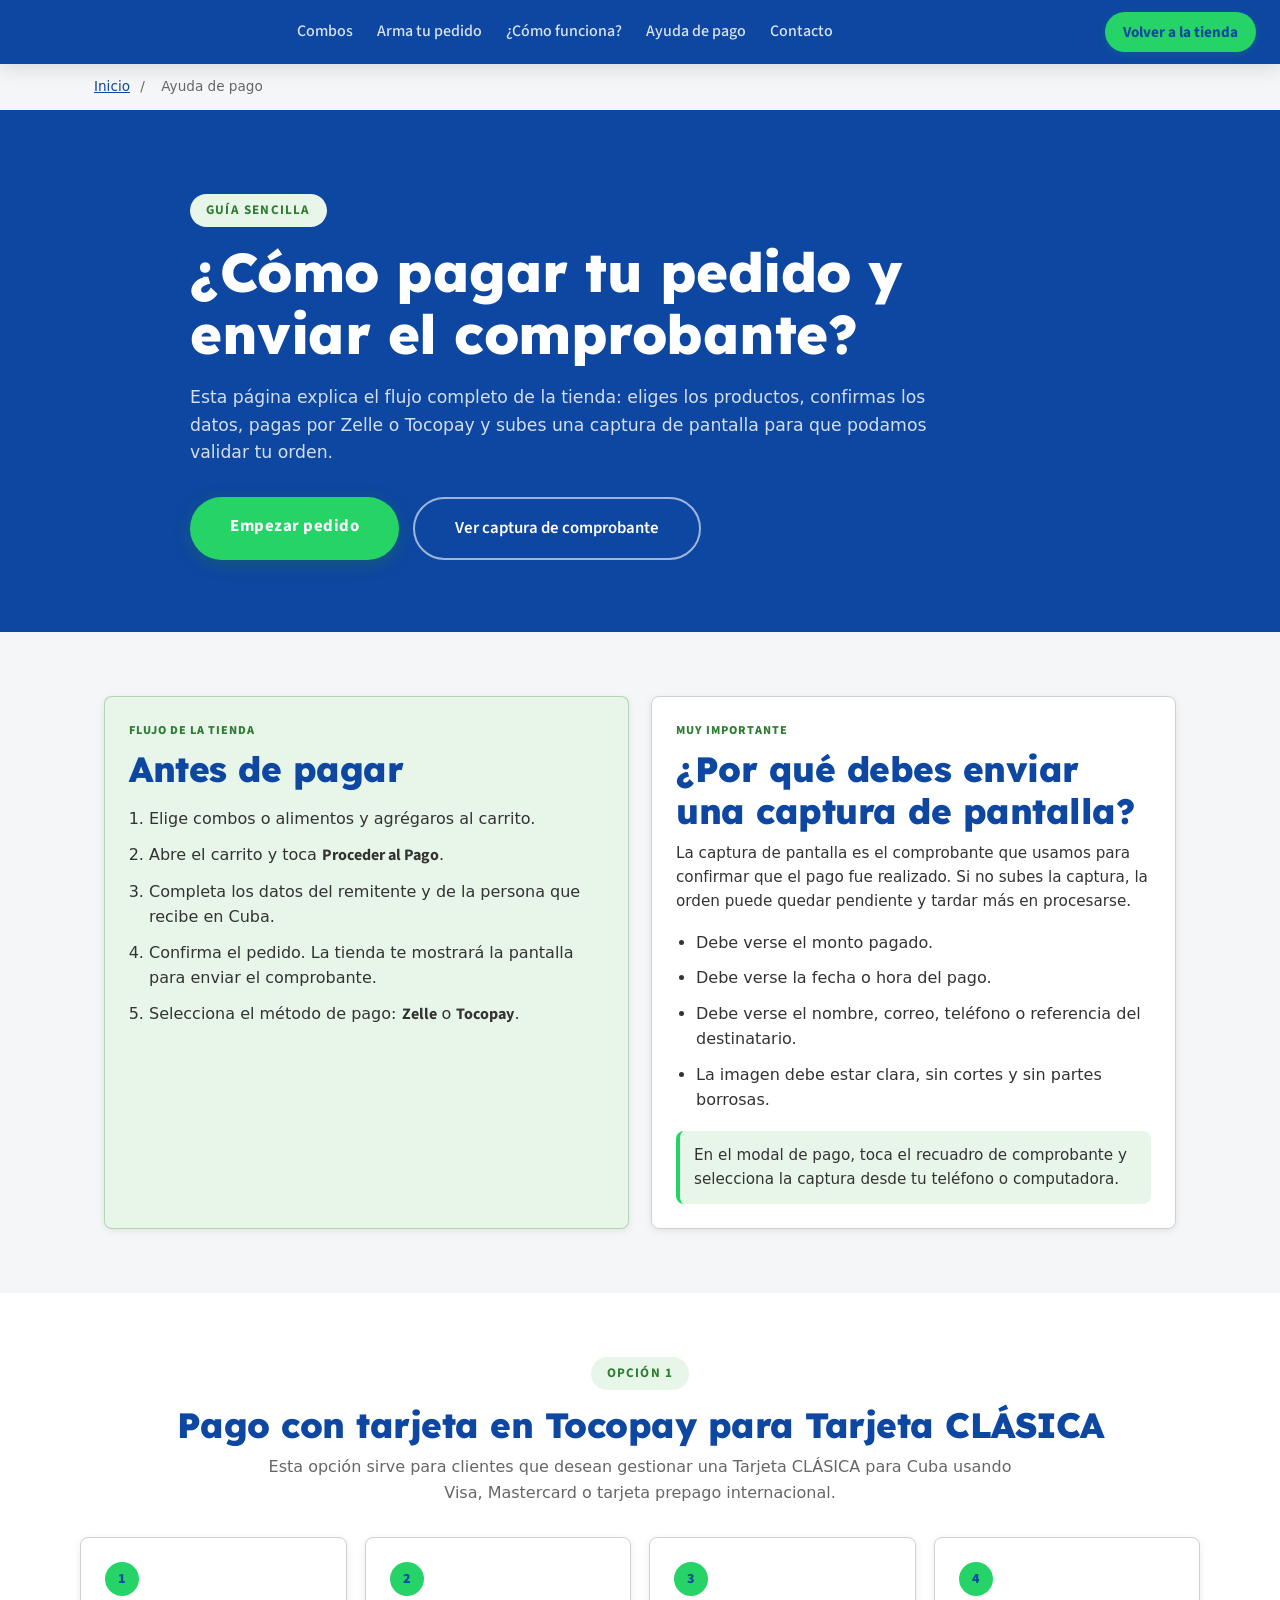
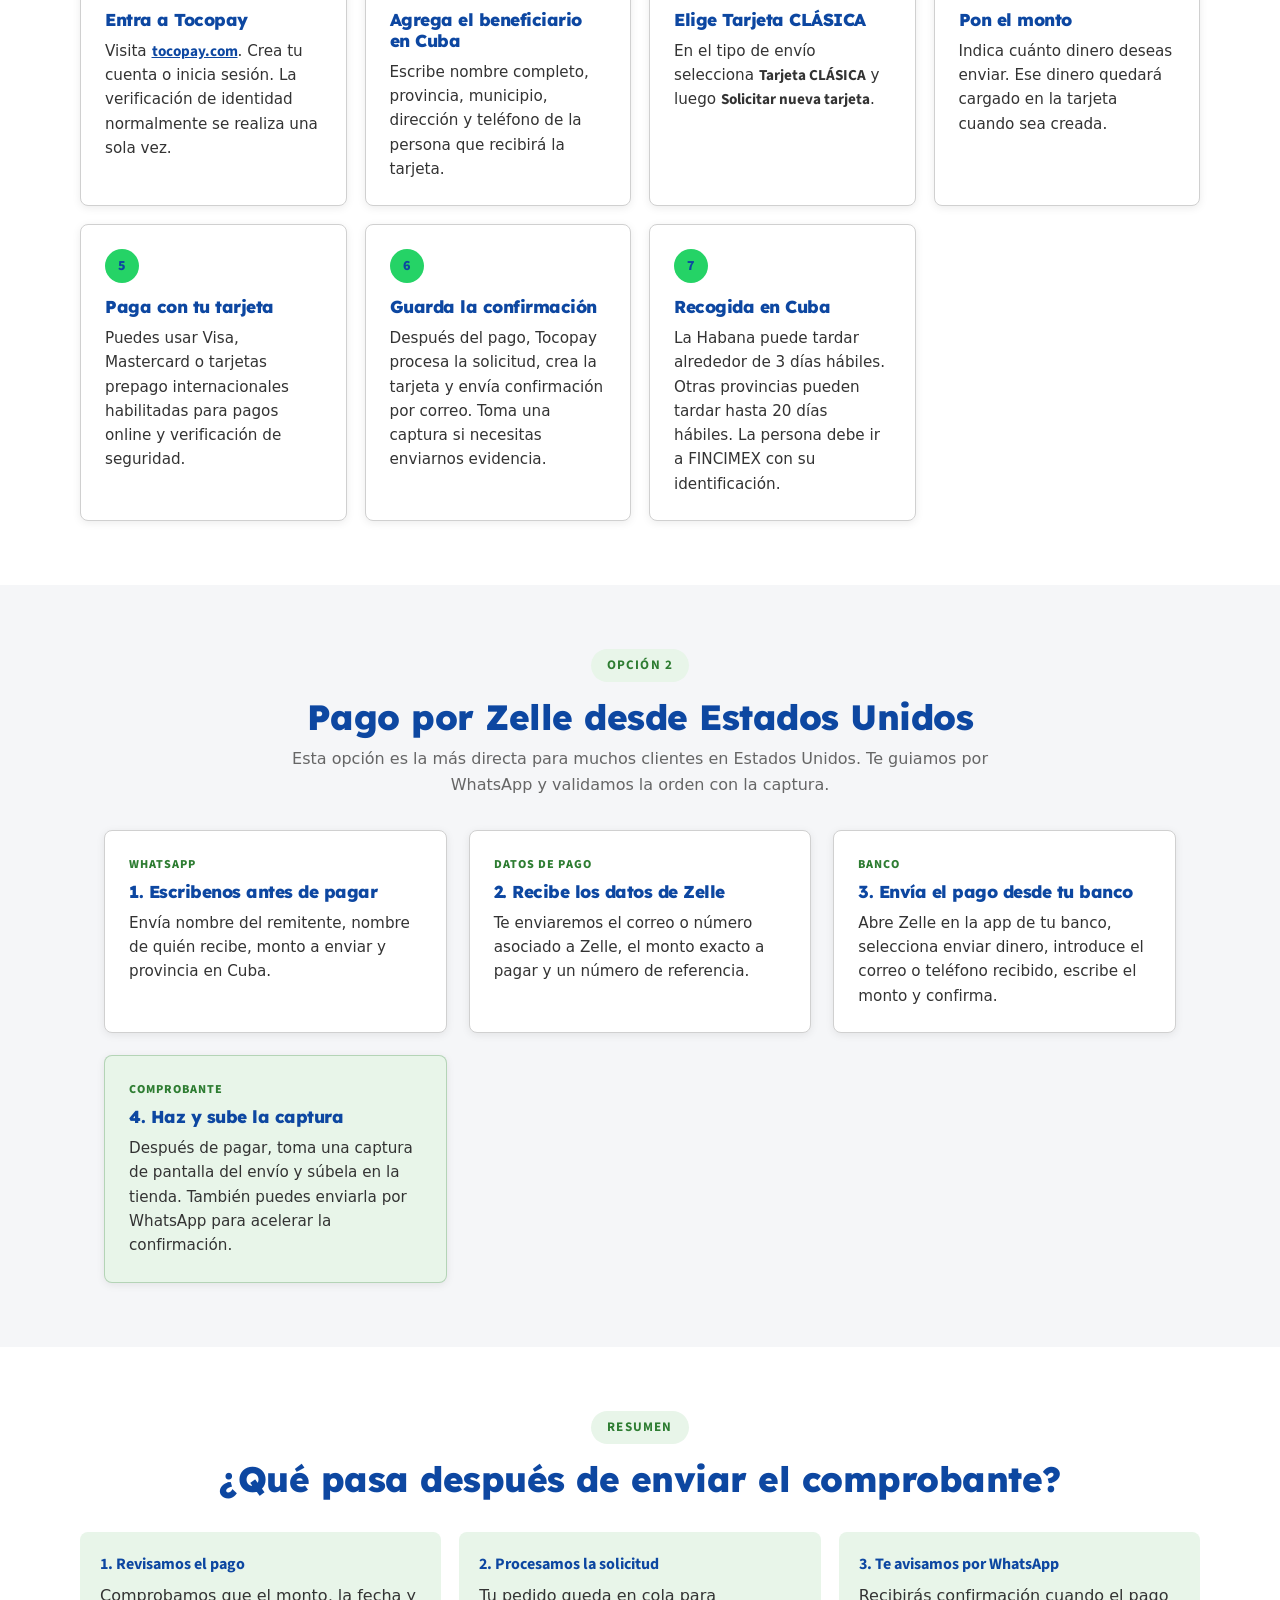
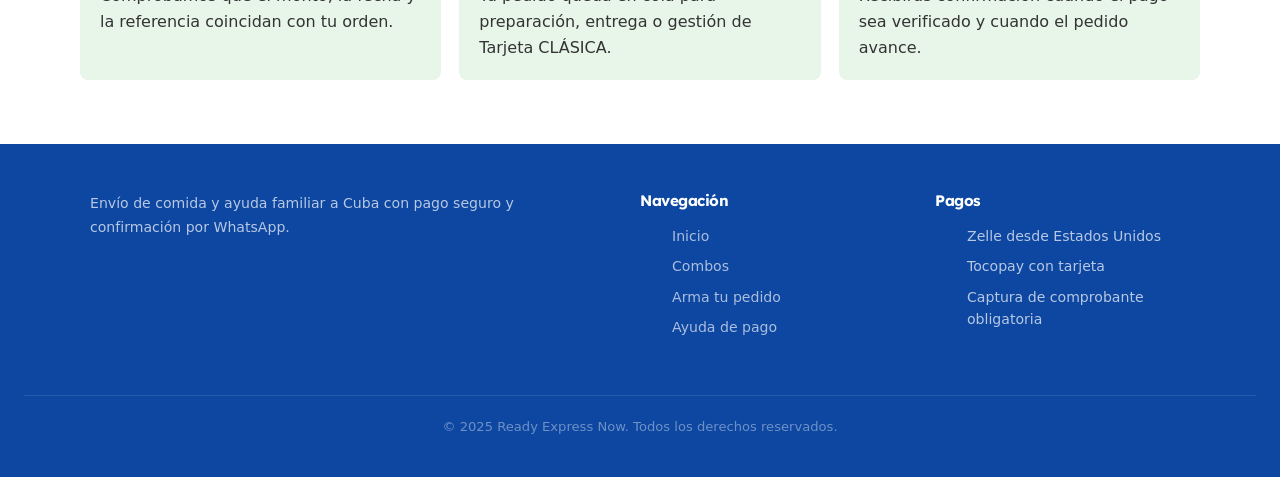
==== commit 87948d75: "Fix: Correct HTML attributes, UTF-8 characters, and fonts in secondary pages (ayuda, terminos, polit" ====
--- a/ayuda.html
+++ b/ayuda.html
@@ -1,229 +1,230 @@
-﻿<!DOCTYPE html>
+<!DOCTYPE html>
 <html lang="es">
 <head>
   <meta charset="UTF-8" />
-  <meta name="viewport" content=width=device-width, initial-scale=1.0 />
-  <meta name="description" content=Guia de ayuda para pagar pedidos de Ready Express Now con Zelle o Tocopay y enviar correctamente la captura del comprobante de pago. />
+  <meta name="viewport" content="width=device-width, initial-scale=1.0" />
+  <meta name="description" content="Guía de ayuda para pagar pedidos de Ready Express Now con Zelle o Tocopay y enviar correctamente la captura del comprobante de pago." />
   <title>Ayuda de pago - Ready Express Now</title>
-  <link rel="preconnect" href=https://fonts.googleapis.com crossorigin="crossorigin">
-  <link rel="preconnect" href=https://fonts.gstatic.com crossorigin="crossorigin">
-  <link href=https://cdn.jsdelivr.net/npm/bootstrap@5.3.8/dist/css/bootstrap.min.css rel="stylesheet" integrity=sha384-sRIl4kxILFvY47J16cr9ZwB07vP4J8+LH7qKQnuqkuIAvNWLzeN8tE5YBujZqJLB crossorigin=anonymous>
-  <link rel="stylesheet" href="./css/styles.css?v8 />
-  <link rel="icon" type="image/png" href="./images/logo.png />
+  <link rel="preconnect" href="https://fonts.googleapis.com" crossorigin>
+  <link rel="preconnect" href="https://fonts.gstatic.com" crossorigin>
+  <link href="https://fonts.googleapis.com/css2?family=Lexend:wght@400;500;600;700;800&family=Source+Sans+3:wght@400;500;600;700;800&display=swap" rel="stylesheet">
+  <link href="https://cdn.jsdelivr.net/npm/bootstrap@5.3.8/dist/css/bootstrap.min.css" rel="stylesheet" integrity="sha384-sRIl4kxILFvY47J16cr9ZwB07vP4J8+LH7qKQnuqkuIAvNWLzeN8tE5YBujZqJLB" crossorigin="anonymous">
+  <link rel="stylesheet" href="./css/styles.css?v8" />
+  <link rel="icon" type="image/png" href="./images/logo.png" />
 </head>
-<body class="help-page>
-
-  <!-- �� Skip Link �� -->
-  <a href="#main class="skip-link>Ir al contenido principal</a>
-
-  <nav class="navbar>
-    <a class="navbar-logo href="./index.html aria-label=Ready Express Now>
-      <img src="./images/logo.png alt="Ready Express Now onerror=this.style.display='none'>
-      <span class="navbar-logo-text>Ready Express Now</span>
+<body class="help-page">
+
+  <!-- Skip Link -->
+  <a href="#main" class="skip-link">Ir al contenido principal</a>
+
+  <nav class="navbar">
+    <a class="navbar-logo" href="./index.html" aria-label="Ready Express Now">
+      <img src="./images/logo.png" alt="Ready Express Now" onerror="this.style.display='none'">
+      <span class="navbar-logo-text">Ready Express Now</span>
     </a>
-    <div class="navbar-links>
-      <a href="./index.html#combos>Combos</a>
-      <a href="./index.html#alimentos>Arma tu pedido</a>
-      <a href="./index.html#como-funciona>Como funciona</a>
-      <a href="./ayuda.html>Ayuda de pago</a>
-      <a href="./index.html#contacto>Contacto</a>
-    </div>
-    <div class="navbar-actions>
-      <a href="./index.html#combos class="cart-btn>Volver a la tienda</a>
-      <button class="menu-btn id="menu-btn aria-label=Menu>Menu</button>
+    <div class="navbar-links">
+      <a href="./index.html#combos">Combos</a>
+      <a href="./index.html#alimentos">Arma tu pedido</a>
+      <a href="./index.html#como-funciona">¿Cómo funciona?</a>
+      <a href="./ayuda.html">Ayuda de pago</a>
+      <a href="./index.html#contacto">Contacto</a>
+    </div>
+    <div class="navbar-actions">
+      <a href="./index.html#combos" class="cart-btn">Volver a la tienda</a>
+      <button class="menu-btn" id="menu-btn" aria-label="Menú">☰</button>
     </div>
   </nav>
 
-  <nav class="mobile-nav id="mobile-nav>
-    <a href="./index.html#combos>Combos</a>
-    <a href="./index.html#alimentos>Arma tu pedido</a>
-    <a href="./index.html#como-funciona>Como funciona</a>
-    <a href="./ayuda.html>Ayuda de pago</a>
-    <a href="./index.html#contacto>Contacto</a>
+  <nav class="mobile-nav" id="mobile-nav">
+    <a href="./index.html#combos">Combos</a>
+    <a href="./index.html#alimentos">Arma tu pedido</a>
+    <a href="./index.html#como-funciona">¿Cómo funciona?</a>
+    <a href="./ayuda.html">Ayuda de pago</a>
+    <a href="./index.html#contacto">Contacto</a>
   </nav>
 
-  <!-- �� Breadcrumbs �� -->
-  <div class="breadcrumb-nav>
-    <a href="./index.html>Inicio</a>
+  <!-- Breadcrumbs -->
+  <div class="breadcrumb-nav">
+    <a href="./index.html">Inicio</a>
     <span>/</span>
     <span>Ayuda de pago</span>
   </div>
 
-  <main id="main>
-    <section class="help-hero>
-      <div class="help-hero-inner>
-        <span class="section-tag>Guia sencilla</span>
-        <h1>Como pagar tu pedido y enviar el comprobante</h1>
+  <main id="main">
+    <section class="help-hero">
+      <div class="help-hero-inner">
+        <span class="section-tag">Guía sencilla</span>
+        <h1>¿Cómo pagar tu pedido y enviar el comprobante?</h1>
         <p>
-          Esta pagina explica el flujo completo de la tienda: eliges los productos, confirmas los datos,
+          Esta página explica el flujo completo de la tienda: eliges los productos, confirmas los datos,
           pagas por Zelle o Tocopay y subes una captura de pantalla para que podamos validar tu orden.
         </p>
-        <div class="help-actions>
-          <a href="./index.html#combos class="btn-primary>Empezar pedido</a>
-          <a href="#captura-comprobante class="btn-secondary>Ver captura de comprobante</a>
-        </div>
-      </div>
-    </section>
-
-    <section class="help-section>
-      <div class="help-grid>
-        <article class="help-panel help-panel-highlight>
-          <span class="help-kicker>Flujo de la tienda</span>
+        <div class="help-actions">
+          <a href="./index.html#combos" class="btn-primary">Empezar pedido</a>
+          <a href="#captura-comprobante" class="btn-secondary">Ver captura de comprobante</a>
+        </div>
+      </div>
+    </section>
+
+    <section class="help-section">
+      <div class="help-grid">
+        <article class="help-panel help-panel-highlight">
+          <span class="help-kicker">Flujo de la tienda</span>
           <h2>Antes de pagar</h2>
-          <ol class="help-steps>
-            <li>Elige combos o alimentos y agregalos al carrito.</li>
+          <ol class="help-steps">
+            <li>Elige combos o alimentos y agrégaros al carrito.</li>
             <li>Abre el carrito y toca <strong>Proceder al Pago</strong>.</li>
             <li>Completa los datos del remitente y de la persona que recibe en Cuba.</li>
-            <li>Confirma el pedido. La tienda te mostrara la pantalla para enviar el comprobante.</li>
-            <li>Selecciona el metodo de pago: <strong>Zelle</strong> o <strong>Tocopay</strong>.</li>
+            <li>Confirma el pedido. La tienda te mostrará la pantalla para enviar el comprobante.</li>
+            <li>Selecciona el método de pago: <strong>Zelle</strong> o <strong>Tocopay</strong>.</li>
           </ol>
         </article>
 
-        <article class="help-panel id="captura-comprobante>
-          <span class="help-kicker>Muy importante</span>
-          <h2>Por que debes enviar una captura de pantalla</h2>
+        <article class="help-panel" id="captura-comprobante">
+          <span class="help-kicker">Muy importante</span>
+          <h2>¿Por qué debes enviar una captura de pantalla?</h2>
           <p>
             La captura de pantalla es el comprobante que usamos para confirmar que el pago fue realizado.
-            Si no subes la captura, la orden puede quedar pendiente y tardar mas en procesarse.
+            Si no subes la captura, la orden puede quedar pendiente y tardar más en procesarse.
           </p>
-          <ul class="help-checklist>
+          <ul class="help-checklist">
             <li>Debe verse el monto pagado.</li>
             <li>Debe verse la fecha o hora del pago.</li>
-            <li>Debe verse el nombre, correo, telefono o referencia del destinatario.</li>
+            <li>Debe verse el nombre, correo, teléfono o referencia del destinatario.</li>
             <li>La imagen debe estar clara, sin cortes y sin partes borrosas.</li>
           </ul>
-          <p class="help-note>
-            En el modal de pago, toca el recuadro de comprobante y selecciona la captura desde tu telefono o computadora.
+          <p class="help-note">
+            En el modal de pago, toca el recuadro de comprobante y selecciona la captura desde tu teléfono o computadora.
           </p>
         </article>
       </div>
     </section>
 
-    <section class="help-section help-section-muted>
-      <div class="help-section-header>
-        <span class="section-tag>Opcion 1</span>
-        <h2>Pago con tarjeta en Tocopay para Tarjeta CLASICA</h2>
-        <p>Esta opcion sirve para clientes que desean gestionar una Tarjeta CLASICA para Cuba usando Visa, Mastercard o tarjeta prepago internacional.</p>
-      </div>
-
-      <div class="help-timeline>
-        <article class="help-step-card>
+    <section class="help-section help-section-muted">
+      <div class="help-section-header">
+        <span class="section-tag">Opción 1</span>
+        <h2>Pago con tarjeta en Tocopay para Tarjeta CLÁSICA</h2>
+        <p>Esta opción sirve para clientes que desean gestionar una Tarjeta CLÁSICA para Cuba usando Visa, Mastercard o tarjeta prepago internacional.</p>
+      </div>
+
+      <div class="help-timeline">
+        <article class="help-step-card">
           <span>1</span>
           <h3>Entra a Tocopay</h3>
-          <p>Visita <a href=https://www.tocopay.com/ target=_blank rel=noopener>tocopay.com</a>. Crea tu cuenta o inicia sesion. La verificacion de identidad normalmente se realiza una sola vez.</p>
-        </article>
-        <article class="help-step-card>
+          <p>Visita <a href="https://www.tocopay.com/" target="_blank" rel="noopener">tocopay.com</a>. Crea tu cuenta o inicia sesión. La verificación de identidad normalmente se realiza una sola vez.</p>
+        </article>
+        <article class="help-step-card">
           <span>2</span>
           <h3>Agrega el beneficiario en Cuba</h3>
-          <p>Escribe nombre completo, provincia, municipio, direccion y telefono de la persona que recibira la tarjeta.</p>
-        </article>
-        <article class="help-step-card>
+          <p>Escribe nombre completo, provincia, municipio, dirección y teléfono de la persona que recibirá la tarjeta.</p>
+        </article>
+        <article class="help-step-card">
           <span>3</span>
-          <h3>Elige Tarjeta CLASICA</h3>
-          <p>En el tipo de envio selecciona <strong>Tarjeta CLASICA</strong> y luego <strong>Solicitar nueva tarjeta</strong>.</p>
-        </article>
-        <article class="help-step-card>
+          <h3>Elige Tarjeta CLÁSICA</h3>
+          <p>En el tipo de envío selecciona <strong>Tarjeta CLÁSICA</strong> y luego <strong>Solicitar nueva tarjeta</strong>.</p>
+        </article>
+        <article class="help-step-card">
           <span>4</span>
           <h3>Pon el monto</h3>
-          <p>Indica cuanto dinero deseas enviar. Ese dinero quedara cargado en la tarjeta cuando sea creada.</p>
-        </article>
-        <article class="help-step-card>
+          <p>Indica cuánto dinero deseas enviar. Ese dinero quedará cargado en la tarjeta cuando sea creada.</p>
+        </article>
+        <article class="help-step-card">
           <span>5</span>
           <h3>Paga con tu tarjeta</h3>
-          <p>Puedes usar Visa, Mastercard o tarjetas prepago internacionales habilitadas para pagos online y verificacion de seguridad.</p>
-        </article>
-        <article class="help-step-card>
+          <p>Puedes usar Visa, Mastercard o tarjetas prepago internacionales habilitadas para pagos online y verificación de seguridad.</p>
+        </article>
+        <article class="help-step-card">
           <span>6</span>
-          <h3>Guarda la confirmacion</h3>
-          <p>Despues del pago, Tocopay procesa la solicitud, crea la tarjeta y envia confirmacion por correo. Toma una captura si necesitas enviarnos evidencia.</p>
-        </article>
-        <article class="help-step-card>
+          <h3>Guarda la confirmación</h3>
+          <p>Después del pago, Tocopay procesa la solicitud, crea la tarjeta y envía confirmación por correo. Toma una captura si necesitas enviarnos evidencia.</p>
+        </article>
+        <article class="help-step-card">
           <span>7</span>
           <h3>Recogida en Cuba</h3>
-          <p>La Habana puede tardar alrededor de 3 dias habiles. Otras provincias pueden tardar hasta 20 dias habiles. La persona debe ir a FINCIMEX con su identificacion.</p>
-        </article>
-      </div>
-    </section>
-
-    <section class="help-section>
-      <div class="help-section-header>
-        <span class="section-tag>Opcion 2</span>
-        <h2>Pago por Zelle desde United States</h2>
-        <p>Esta opcion es la mas directa para muchos clientes en Estados Unidos. Te guiamos por WhatsApp y validamos la orden con la captura.</p>
-      </div>
-
-      <div class="help-grid>
-        <article class="help-panel>
-          <span class="help-kicker>WhatsApp</span>
+          <p>La Habana puede tardar alrededor de 3 días hábiles. Otras provincias pueden tardar hasta 20 días hábiles. La persona debe ir a FINCIMEX con su identificación.</p>
+        </article>
+      </div>
+    </section>
+
+    <section class="help-section">
+      <div class="help-section-header">
+        <span class="section-tag">Opción 2</span>
+        <h2>Pago por Zelle desde Estados Unidos</h2>
+        <p>Esta opción es la más directa para muchos clientes en Estados Unidos. Te guiamos por WhatsApp y validamos la orden con la captura.</p>
+      </div>
+
+      <div class="help-grid">
+        <article class="help-panel">
+          <span class="help-kicker">WhatsApp</span>
           <h3>1. Escribenos antes de pagar</h3>
-          <p>Envia nombre del remitente, nombre de quien recibe, monto a enviar y provincia en Cuba.</p>
-        </article>
-        <article class="help-panel>
-          <span class="help-kicker>Datos de pago</span>
+          <p>Envía nombre del remitente, nombre de quién recibe, monto a enviar y provincia en Cuba.</p>
+        </article>
+        <article class="help-panel">
+          <span class="help-kicker">Datos de pago</span>
           <h3>2. Recibe los datos de Zelle</h3>
-          <p>Te enviaremos el correo o numero asociado a Zelle, el monto exacto a pagar y un numero de referencia.</p>
-        </article>
-        <article class="help-panel>
-          <span class="help-kicker>Banco</span>
-          <h3>3. Envia el pago desde tu banco</h3>
-          <p>Abre Zelle en la app de tu banco, selecciona enviar dinero, introduce el correo o telefono recibido, escribe el monto y confirma.</p>
-        </article>
-        <article class="help-panel help-panel-highlight>
-          <span class="help-kicker>Comprobante</span>
+          <p>Te enviaremos el correo o número asociado a Zelle, el monto exacto a pagar y un número de referencia.</p>
+        </article>
+        <article class="help-panel">
+          <span class="help-kicker">Banco</span>
+          <h3>3. Envía el pago desde tu banco</h3>
+          <p>Abre Zelle en la app de tu banco, selecciona enviar dinero, introduce el correo o teléfono recibido, escribe el monto y confirma.</p>
+        </article>
+        <article class="help-panel help-panel-highlight">
+          <span class="help-kicker">Comprobante</span>
           <h3>4. Haz y sube la captura</h3>
-          <p>Despues de pagar, toma una captura de pantalla del envio y subela en la tienda. Tambien puedes enviarla por WhatsApp para acelerar la confirmacion.</p>
-        </article>
-      </div>
-    </section>
-
-    <section class="help-section help-section-muted>
-      <div class="help-section-header>
-        <span class="section-tag>Resumen</span>
-        <h2>Que pasa despues de enviar el comprobante</h2>
-      </div>
-      <div class="help-summary>
+          <p>Después de pagar, toma una captura de pantalla del envío y súbela en la tienda. También puedes enviarla por WhatsApp para acelerar la confirmación.</p>
+        </article>
+      </div>
+    </section>
+
+    <section class="help-section help-section-muted">
+      <div class="help-section-header">
+        <span class="section-tag">Resumen</span>
+        <h2>¿Qué pasa después de enviar el comprobante?</h2>
+      </div>
+      <div class="help-summary">
         <div>
           <strong>1. Revisamos el pago</strong>
           <p>Comprobamos que el monto, la fecha y la referencia coincidan con tu orden.</p>
         </div>
         <div>
           <strong>2. Procesamos la solicitud</strong>
-          <p>Tu pedido queda en cola para preparacion, entrega o gestion de Tarjeta CLASICA.</p>
+          <p>Tu pedido queda en cola para preparación, entrega o gestión de Tarjeta CLÁSICA.</p>
         </div>
         <div>
           <strong>3. Te avisamos por WhatsApp</strong>
-          <p>Recibiras confirmacion cuando el pago sea verificado y cuando el pedido avance.</p>
+          <p>Recibirás confirmación cuando el pago sea verificado y cuando el pedido avance.</p>
         </div>
       </div>
     </section>
   </main>
 
   <footer>
-    <div class="footer-inner>
-      <div class="footer-brand>
-        <img src="./images/logo.png alt="Ready Express Now onerror=this.style.display='none'>
-        <p>Envio de comida y ayuda familiar a Cuba con pago seguro y confirmacion por WhatsApp.</p>
+    <div class="footer-inner">
+      <div class="footer-brand">
+        <img src="./images/logo.png" alt="Ready Express Now" onerror="this.style.display='none'">
+        <p>Envío de comida y ayuda familiar a Cuba con pago seguro y confirmación por WhatsApp.</p>
       </div>
       <div>
-        <h4>Navegacion</h4>
+        <h4>Navegación</h4>
         <ul>
-          <li><a href="./index.html>Inicio</a></li>
-          <li><a href="./index.html#combos>Combos</a></li>
-          <li><a href="./index.html#alimentos>Arma tu pedido</a></li>
-          <li><a href="./ayuda.html>Ayuda de pago</a></li>
+          <li><a href="./index.html">Inicio</a></li>
+          <li><a href="./index.html#combos">Combos</a></li>
+          <li><a href="./index.html#alimentos">Arma tu pedido</a></li>
+          <li><a href="./ayuda.html">Ayuda de pago</a></li>
         </ul>
       </div>
       <div>
         <h4>Pagos</h4>
         <ul>
-          <li>Zelle desde United States</li>
+          <li>Zelle desde Estados Unidos</li>
           <li>Tocopay con tarjeta</li>
           <li>Captura de comprobante obligatoria</li>
         </ul>
       </div>
     </div>
-    <div class="footer-bottom>
-      <p>é 2025 Ready Express Now. Todos los derechos reservados.</p>
+    <div class="footer-bottom">
+      <p>© 2025 Ready Express Now. Todos los derechos reservados.</p>
     </div>
   </footer>
 
@@ -249,14 +250,6 @@
 
     document.addEventListener('DOMContentLoaded', initMobileNav);
   </script>
-  <script src="https://cdn.jsdelivr.net/npm/bootstrap@5.3.8/dist/js/bootstrap.bundle.min.js integrity=sha384-FKyoEForCGlyvwx9Hj09JcYn3nv7wiPVlz7YYwJrWVcXK/BmnVDxM+D2scQbITxI crossorigin=anonymous></script>
+  <script src="https://cdn.jsdelivr.net/npm/bootstrap@5.3.8/dist/js/bootstrap.bundle.min.js" integrity="sha384-FKyoEForCGlyvwx9Hj09JcYn3nv7wiPVlz7YYwJrWVcXK/BmnVDxM+D2scQbITxI" crossorigin="anonymous"></script>
 </body>
-</html>
-
-
-
-
-
-
-
-
+</html>
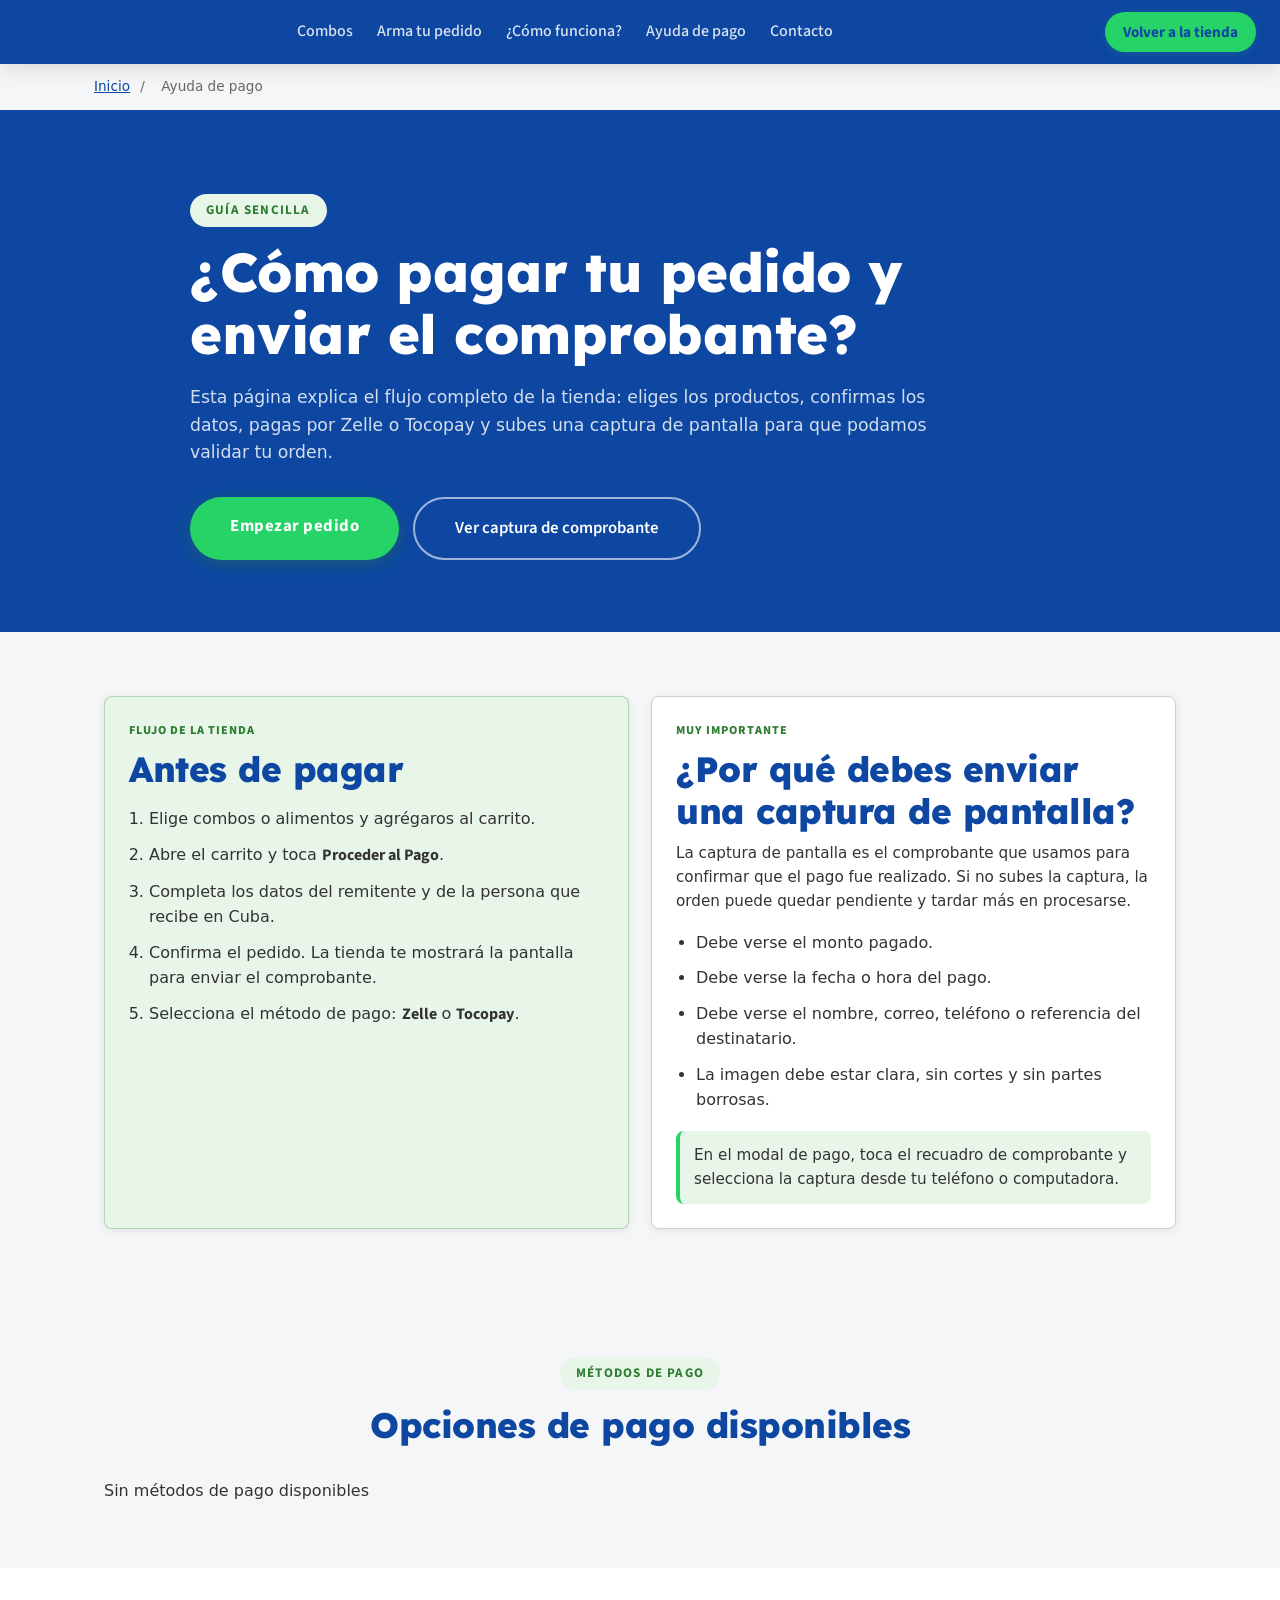
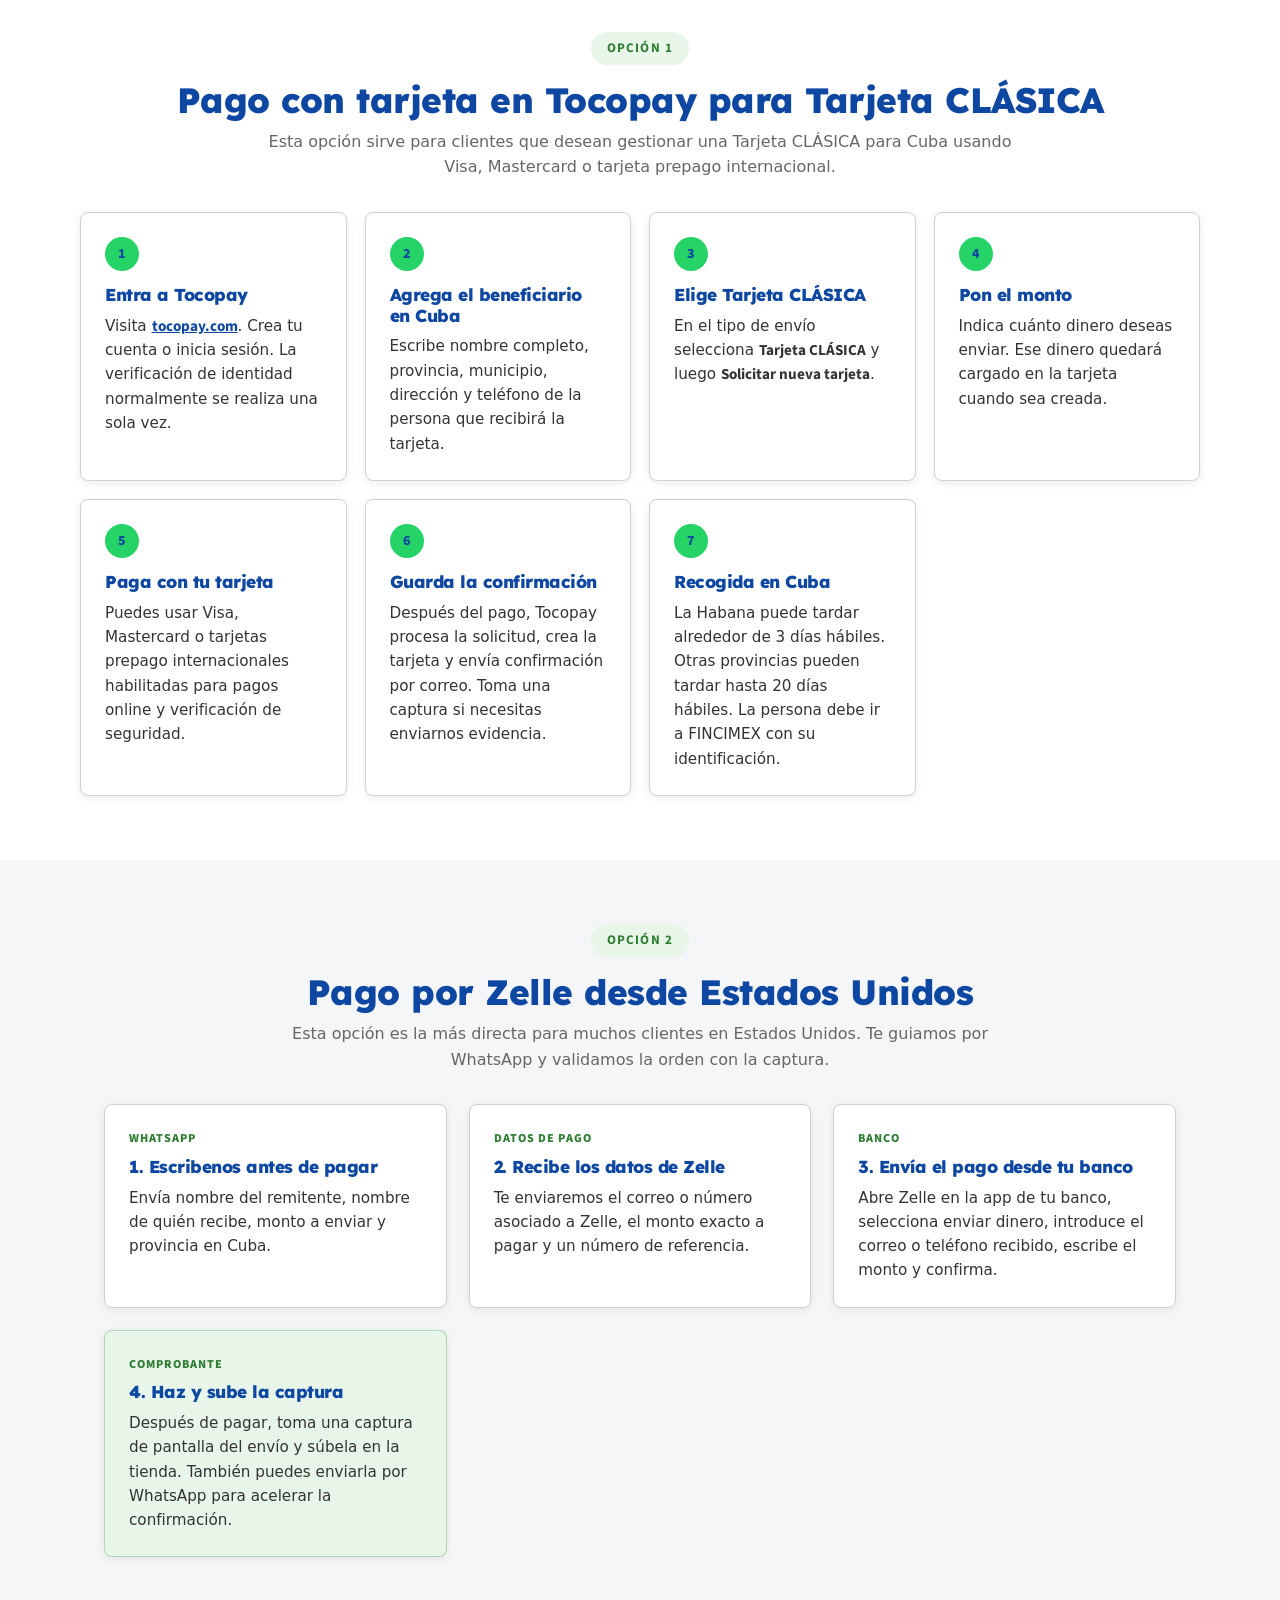
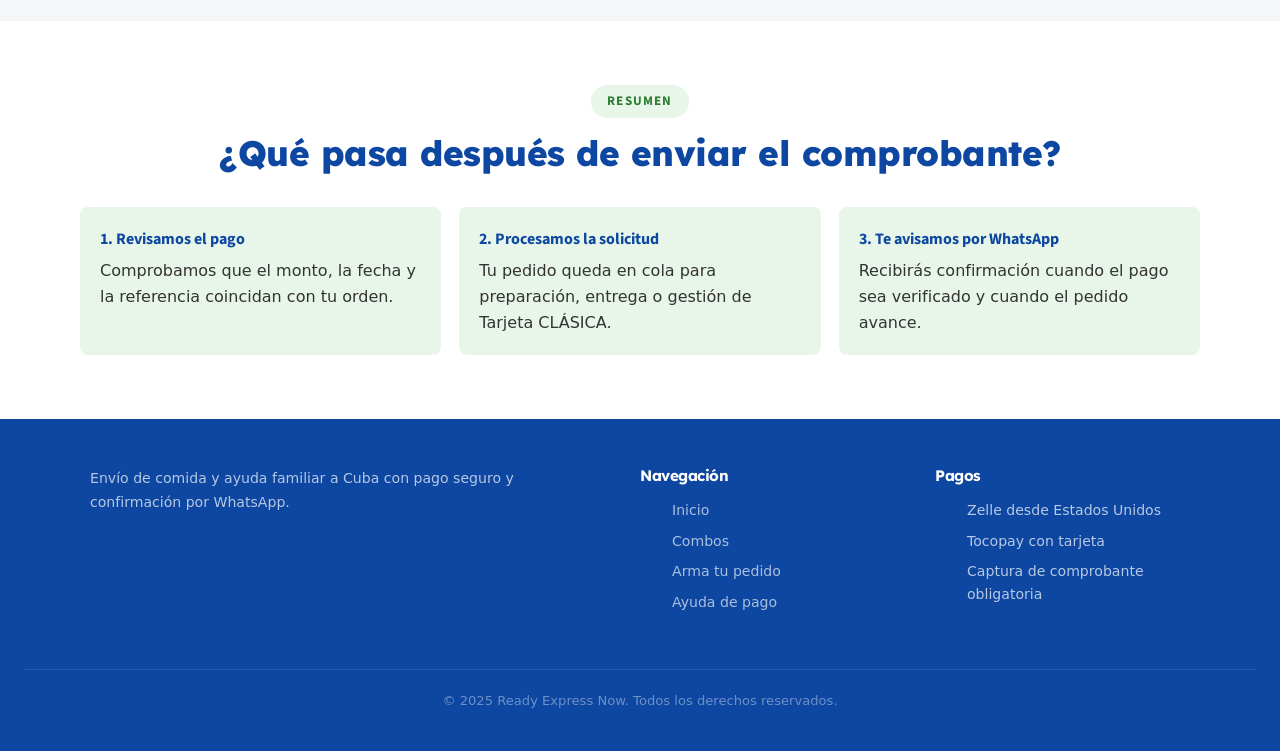
==== commit 0aff5638: "Feat: Dynamic payment methods loading from API - Created payment-methods.js module for loading and r" ====
--- a/ayuda.html
+++ b/ayuda.html
@@ -100,6 +100,17 @@
       </div>
     </section>
 
+    <!-- Métodos de Pago Dinámicos -->
+    <section class="help-section">
+      <div class="help-section-header">
+        <span class="section-tag">Métodos de pago</span>
+        <h2>Opciones de pago disponibles</h2>
+      </div>
+      <div id="metodos-pago-ayuda" class="metodos-pago-grid">
+        <div class="cargando">Cargando métodos de pago...</div>
+      </div>
+    </section>
+
     <section class="help-section help-section-muted">
       <div class="help-section-header">
         <span class="section-tag">Opción 1</span>
@@ -228,7 +239,9 @@
     </div>
   </footer>
 
-  <script>
+  <script type="module">
+    import { cargarMetodosPago, renderMetodosEnAyuda } from './js/payment-methods.js?v8';
+
     function initMobileNav() {
       const menuBtn = document.getElementById('menu-btn');
       const mobileNav = document.getElementById('mobile-nav');
@@ -248,7 +261,11 @@
       }
     }
 
-    document.addEventListener('DOMContentLoaded', initMobileNav);
+    document.addEventListener('DOMContentLoaded', async () => {
+      initMobileNav();
+      await cargarMetodosPago();
+      renderMetodosEnAyuda(document.getElementById('metodos-pago-ayuda'));
+    });
   </script>
   <script src="https://cdn.jsdelivr.net/npm/bootstrap@5.3.8/dist/js/bootstrap.bundle.min.js" integrity="sha384-FKyoEForCGlyvwx9Hj09JcYn3nv7wiPVlz7YYwJrWVcXK/BmnVDxM+D2scQbITxI" crossorigin="anonymous"></script>
 </body>
--- a/css/styles.css
+++ b/css/styles.css
@@ -411,7 +411,7 @@
   line-height: 1.5;
   flex: 1;
   display: -webkit-box;
-  -webkit-line-clamp: 3;
+  -webkit-line-clamp: 10;
   -webkit-box-orient: vertical;
   overflow: hidden;
   word-break: break-word;
@@ -526,11 +526,11 @@
 .step { text-align: center; }
 .step-icon {
   width: 70px; height: 70px; border-radius: 50%; margin: 0 auto 16px;
-  background: rgba(249,168,37,0.15); border: 2px solid var(--orange);
+  background: rgba(249, 248, 247, 0.991); border: 2px solid var(--orange);
   display: flex; align-items: center; justify-content: center; font-size: 1.8rem;
 }
 .step h3 { color: var(--white); font-size: 1.35rem; font-weight: 700; margin-bottom: 12px; }
-.step p { color: rgba(255,255,255,0.85); font-size: 1.05rem; line-height: 1.7; }
+.step p { color: rgba(255,255,255,0.85); font-size: 1.5 rem; line-height: 1.7; }
 .step-num {
   display: inline-block; background: var(--orange); color: var(--navy-dark);
   width: 24px; height: 24px; border-radius: 50%; font-size: 0.75rem; font-weight: 700;
@@ -1223,7 +1223,7 @@
   .card-actions { flex-direction: column; align-items: stretch; }
   .qty-selector { width: 100%; justify-content: space-between; }
   .product-img img { width: 80%; }
-  .product-desc { -webkit-line-clamp: 5; line-clamp: 5; }
+  .product-desc { -webkit-line-clamp: 10; line-clamp: 10; }
 }
 
 /* ── Extra Small Devices (≤375px) ── */
@@ -1381,8 +1381,8 @@
   }
   .product-desc {
     font-size: 0.7rem;
-    -webkit-line-clamp: 2;
-    line-clamp: 2;
+    -webkit-line-clamp: 10;
+    line-clamp: 10;
     display: -webkit-box;
     -webkit-box-orient: vertical;
     overflow: hidden;
